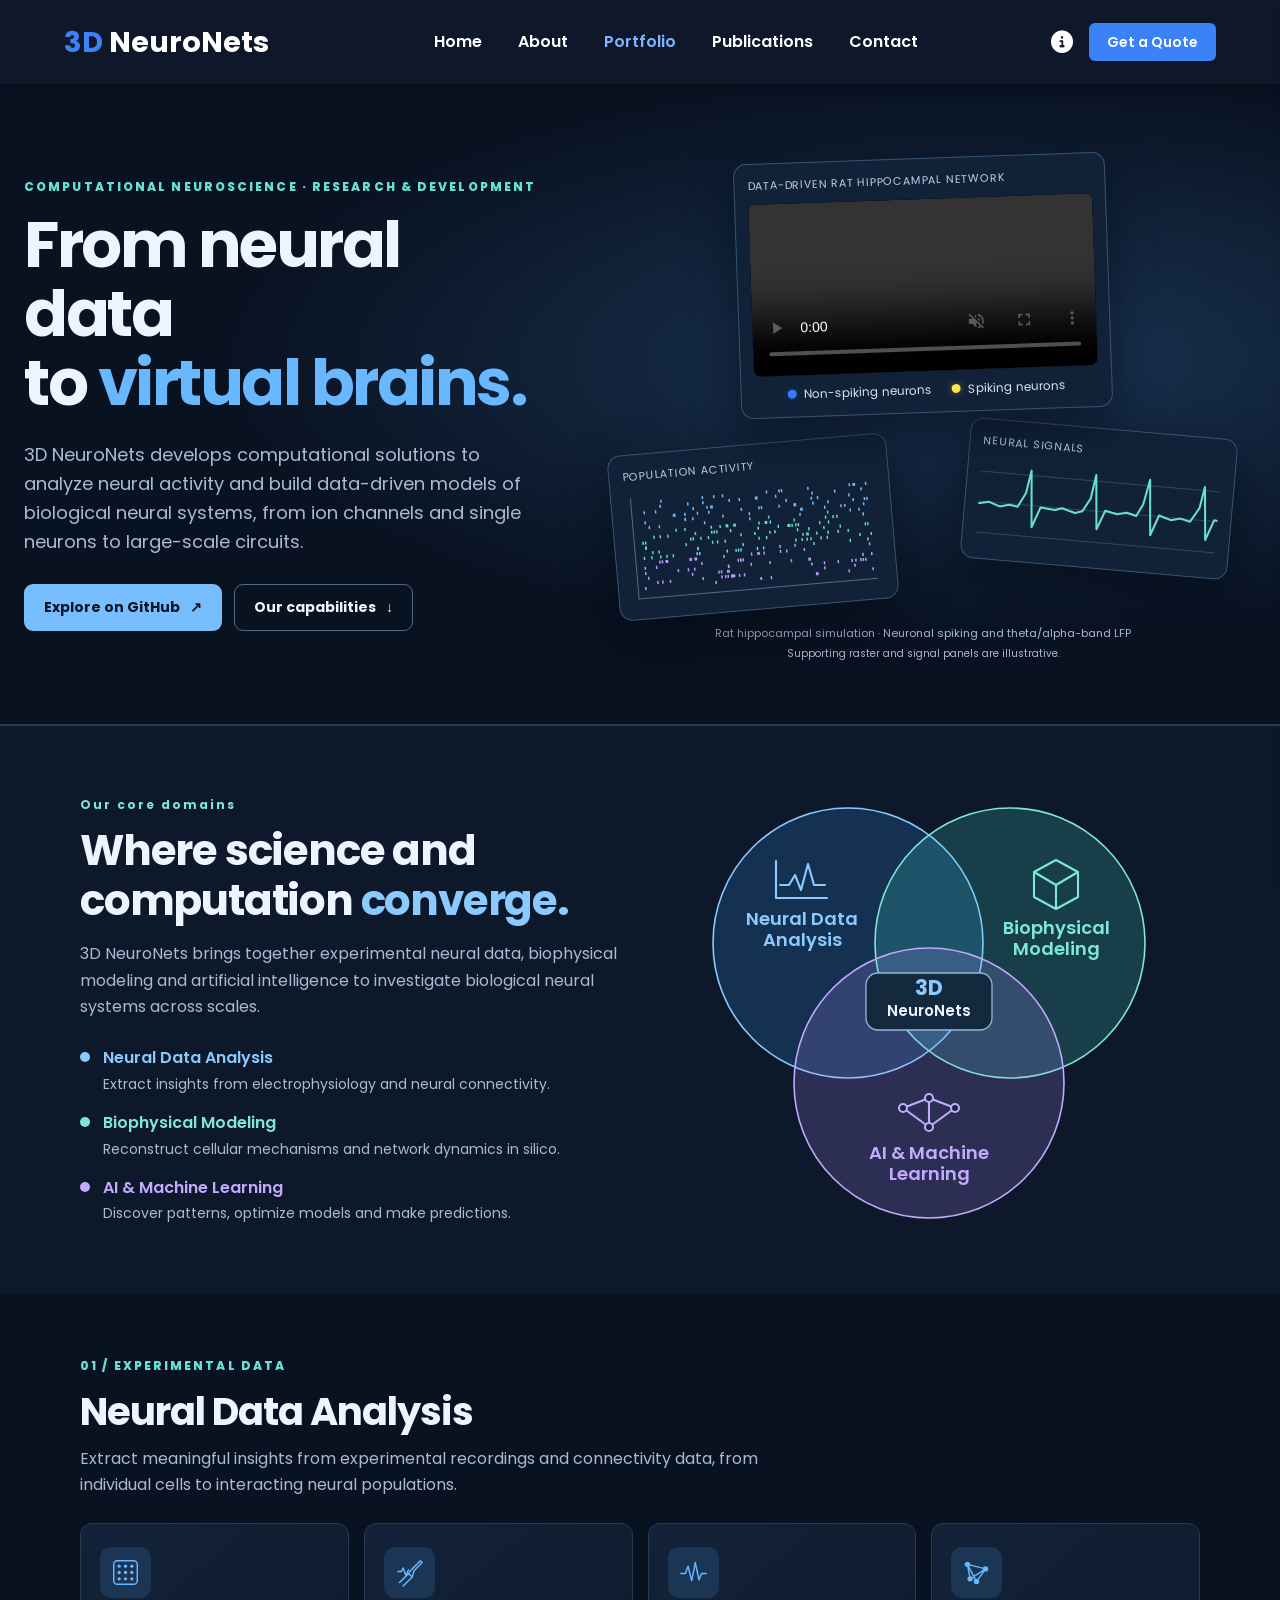
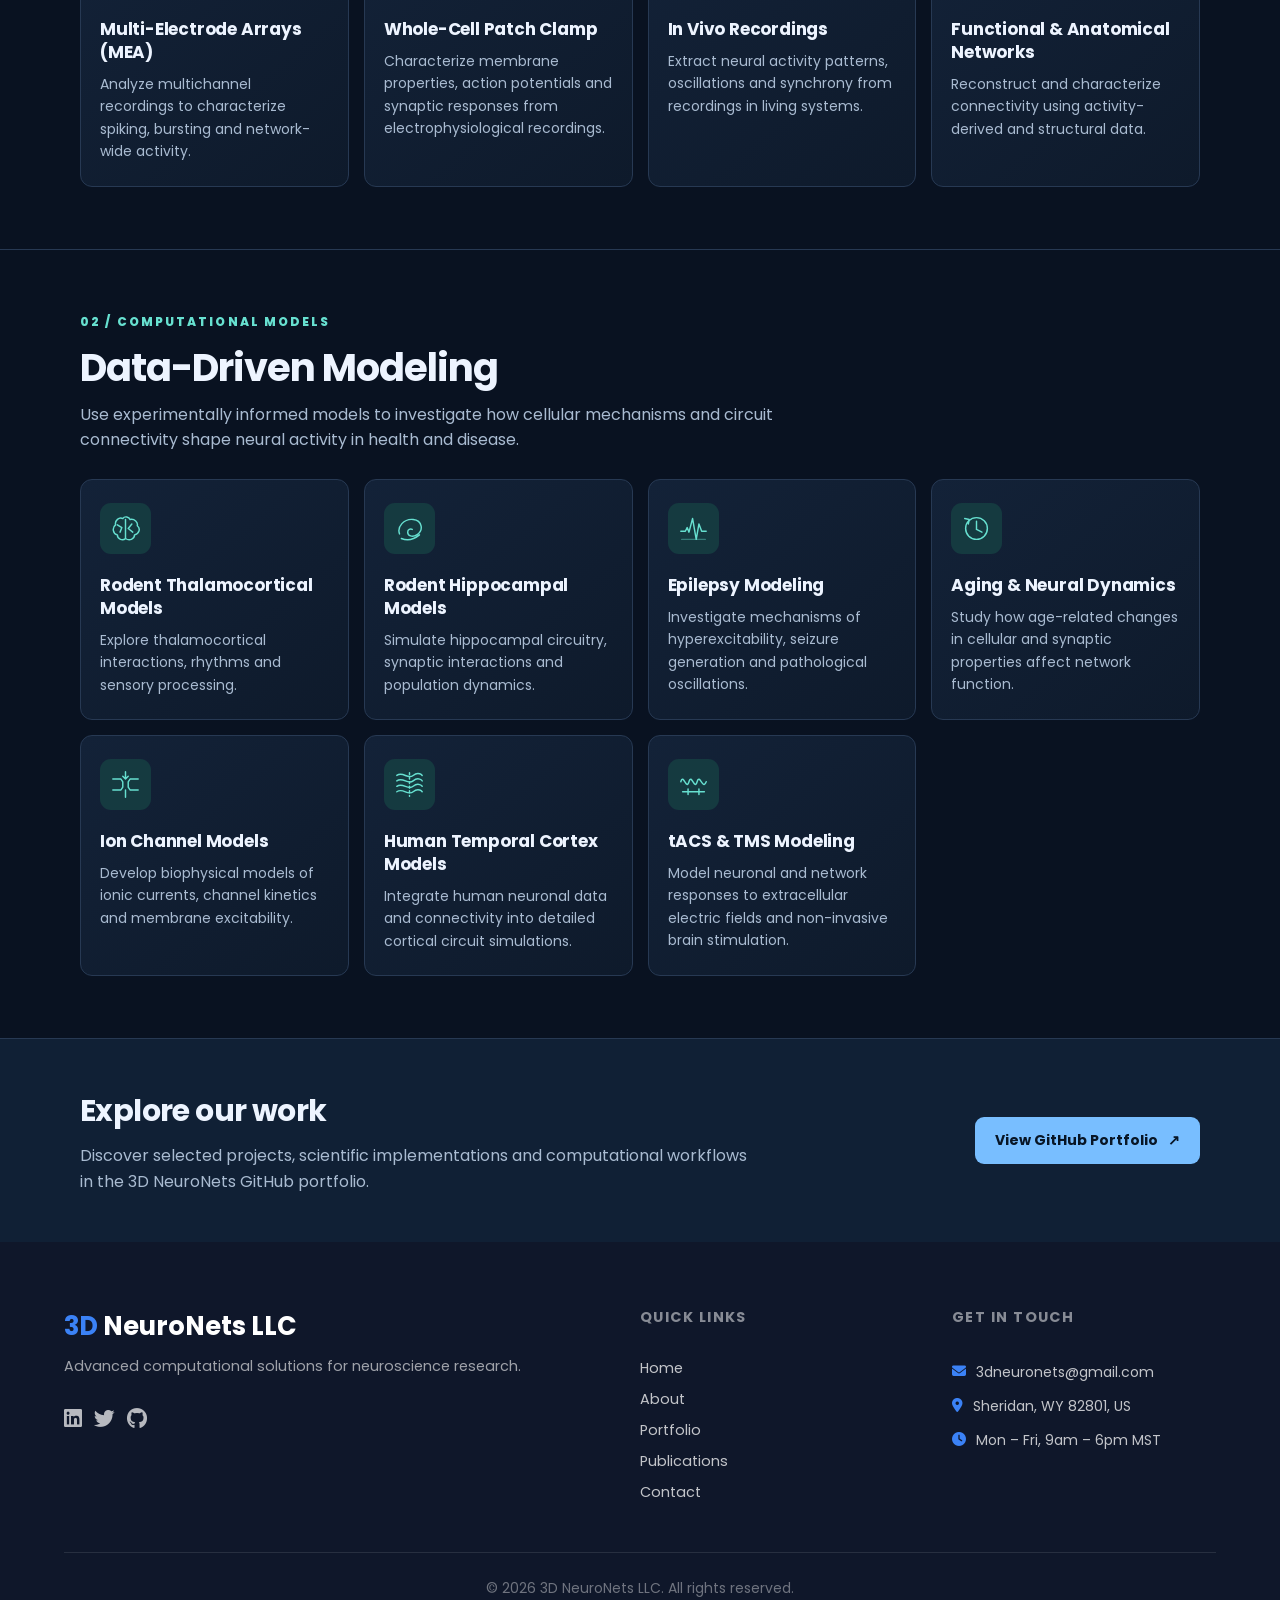
==== portfolio.html @ 07f65275 "Changes to the website design and content" ====
<!DOCTYPE html>
<html lang="en">
<head>
    <meta charset="UTF-8">
    <meta name="viewport" content="width=device-width, initial-scale=1.0">
    <meta name="description" content="Explore 3D NeuroNets' neural data analysis and data-driven computational modeling capabilities.">
    <title>Portfolio | 3D NeuroNets</title>
    <link rel="preconnect" href="https://fonts.googleapis.com">
    <link rel="preconnect" href="https://fonts.gstatic.com" crossorigin>
    <link href="https://fonts.googleapis.com/css2?family=Poppins:wght@300;400;600;700&display=swap" rel="stylesheet">
    <link rel="stylesheet" href="css/style.css">
    <link rel="stylesheet" href="https://cdnjs.cloudflare.com/ajax/libs/font-awesome/6.4.0/css/all.min.css">
    <link rel="stylesheet" href="css/portfolio.css">
    <link rel="stylesheet" href="css/domains.css">
    <link rel="stylesheet" href="css/navigation.css">
</head>
<body>
<header class="header">
    <a href="./index.html#home" class="logo"><span>3D</span> NeuroNets</a>

    <nav class="navbar">
        <a href="./index.html#home">Home</a>
        <a href="./about.html">About</a>
        <a href="./portfolio.html" aria-current="page">Portfolio</a>
        <a href="./publications.html">Publications</a>
        <a href="./index.html#contact">Contact</a>
    </nav>

    <div class="icons">
        <div id="menu-btn" class="fas fa-bars"></div>
        <div id="info-btn" class="fas fa-info-circle"></div>
        <a href="./index.html#contact" class="btn btn-sm">Get a Quote</a>
    </div>
</header>

<div class="contact-info">
    <div id="close-contact-info" class="fas fa-times"></div>

    <div class="info">
        <i class="fas fa-envelope"></i>
        <h3>Email Address</h3>
        <p>3dneuronets@gmail.com</p>
    </div>

    <div class="info">
        <i class="fas fa-map-marker-alt"></i>
        <h3>Office Address</h3>
        <p>1309 Coffeen Avenue, Ste 1200</p>
        <p>Sheridan, WY 82801, US</p>
    </div>

    <div class="info">
        <i class="fas fa-phone"></i>
        <h3>Phone Number</h3>
        <p>(307) 683-0983</p>
    </div>

    <div class="info">
        <i class="fas fa-clock"></i>
        <h3>Business Hours</h3>
        <p>Monday – Friday: 9am – 6pm MST</p>
        <p>Available globally via email</p>
    </div>

    <div class="share">
        <a href="https://github.com/3dneuronets/Portfolio" class="fab fa-github" title="GitHub" aria-label="GitHub"></a>
        <a href="https://www.linkedin.com/in/fernando-da-silva-borges/" class="fab fa-linkedin" title="LinkedIn" aria-label="LinkedIn"></a>
    </div>
</div>

<main id="portfolio-main"><section class="pf-hero"><div class="pf-wrap pf-hero-grid"><div><p class="pf-eyebrow">Computational neuroscience · Research &amp; development</p><h1>From neural data<br> to <em>virtual brains.</em></h1><p class="pf-intro">3D NeuroNets develops computational solutions to analyze neural activity and build data-driven models of biological neural systems, from ion channels and single neurons to large-scale circuits.</p><div class="pf-actions"><a class="pf-button" href="https://github.com/3dneuronets/Portfolio" target="_blank" rel="noopener noreferrer">Explore on GitHub <span aria-hidden="true">↗</span></a><a class="pf-button pf-secondary" href="#capabilities">Our capabilities <span aria-hidden="true">↓</span></a></div></div>
<figure class="pf-visual pf-hippocampus-visual" aria-labelledby="pf-hippocampus-title">
    <div class="pf-panel pf-network-panel">
        <small id="pf-hippocampus-title">Data-driven rat hippocampal network</small>
        <video class="pf-model-image" autoplay loop muted playsinline controls preload="metadata"
               aria-label="Rat hippocampal network simulation with spiking neurons and theta- and alpha-band local field potentials"
               aria-describedby="pf-hippocampus-caption">
            <source src="./images/hippocampus_simulation.mp4" type="video/mp4">
            Your browser does not support HTML video.
        </video>
        <div class="pf-spike-legend" aria-label="Neuron activity color legend">
            <span><i class="pf-spike-dot pf-nonspiking" aria-hidden="true"></i> Non-spiking neurons</span>
            <span><i class="pf-spike-dot pf-spiking" aria-hidden="true"></i> Spiking neurons</span>
        </div>
    </div>
    <div class="pf-panel pf-raster-panel"><small>Population activity</small><svg viewBox="0 0 200 90" aria-hidden="true"><path d="M5 4v80h190" fill="none" stroke="#526c88" stroke-width=".8"/><path d="M125 7v2.4" stroke="#78beff" stroke-width="1.15"/><path d="M182 7v2.4" stroke="#78beff" stroke-width="1.15"/><path d="M192 7v2.4" stroke="#78beff" stroke-width="1.15"/><path d="M113 7v2.4" stroke="#78beff" stroke-width="1.15"/><path d="M123 7v2.4" stroke="#78beff" stroke-width="1.15"/><path d="M29 7v2.4" stroke="#78beff" stroke-width="1.15"/><path d="M179 7v2.4" stroke="#78beff" stroke-width="1.15"/><path d="M78 7v2.4" stroke="#78beff" stroke-width="1.15"/><path d="M146 7v2.4" stroke="#78beff" stroke-width="1.15"/><path d="M62 7v2.4" stroke="#78beff" stroke-width="1.15"/><path d="M183 7v2.4" stroke="#78beff" stroke-width="1.15"/><path d="M71 7v2.4" stroke="#78beff" stroke-width="1.15"/><path d="M104 11v2.4" stroke="#78beff" stroke-width="1.15"/><path d="M188 11v2.4" stroke="#78beff" stroke-width="1.15"/><path d="M91 11v2.4" stroke="#78beff" stroke-width="1.15"/><path d="M167 11v2.4" stroke="#78beff" stroke-width="1.15"/><path d="M105 11v2.4" stroke="#78beff" stroke-width="1.15"/><path d="M83 11v2.4" stroke="#78beff" stroke-width="1.15"/><path d="M120 11v2.4" stroke="#78beff" stroke-width="1.15"/><path d="M28 11v2.4" stroke="#78beff" stroke-width="1.15"/><path d="M62 11v2.4" stroke="#78beff" stroke-width="1.15"/><path d="M149 11v2.4" stroke="#78beff" stroke-width="1.15"/><path d="M50 11v2.4" stroke="#78beff" stroke-width="1.15"/><path d="M15 15v2.4" stroke="#78beff" stroke-width="1.15"/><path d="M65 15v2.4" stroke="#78beff" stroke-width="1.15"/><path d="M54 15v2.4" stroke="#78beff" stroke-width="1.15"/><path d="M128 15v2.4" stroke="#78beff" stroke-width="1.15"/><path d="M178 15v2.4" stroke="#78beff" stroke-width="1.15"/><path d="M69 15v2.4" stroke="#78beff" stroke-width="1.15"/><path d="M24 15v2.4" stroke="#78beff" stroke-width="1.15"/><path d="M68 15v2.4" stroke="#78beff" stroke-width="1.15"/><path d="M148 15v2.4" stroke="#78beff" stroke-width="1.15"/><path d="M153 15v2.4" stroke="#78beff" stroke-width="1.15"/><path d="M47 19v2.4" stroke="#78beff" stroke-width="1.15"/><path d="M134 19v2.4" stroke="#78beff" stroke-width="1.15"/><path d="M92 19v2.4" stroke="#78beff" stroke-width="1.15"/><path d="M39 19v2.4" stroke="#78beff" stroke-width="1.15"/><path d="M66 19v2.4" stroke="#78beff" stroke-width="1.15"/><path d="M106 19v2.4" stroke="#78beff" stroke-width="1.15"/><path d="M181 19v2.4" stroke="#78beff" stroke-width="1.15"/><path d="M192 19v2.4" stroke="#78beff" stroke-width="1.15"/><path d="M38 19v2.4" stroke="#78beff" stroke-width="1.15"/><path d="M122 19v2.4" stroke="#78beff" stroke-width="1.15"/><path d="M161 19v2.4" stroke="#78beff" stroke-width="1.15"/><path d="M190 19v2.4" stroke="#78beff" stroke-width="1.15"/><path d="M57 19v2.4" stroke="#78beff" stroke-width="1.15"/><path d="M149 19v2.4" stroke="#78beff" stroke-width="1.15"/><path d="M135 19v2.4" stroke="#78beff" stroke-width="1.15"/><path d="M108 19v2.4" stroke="#78beff" stroke-width="1.15"/><path d="M77 23v2.4" stroke="#78beff" stroke-width="1.15"/><path d="M98 23v2.4" stroke="#78beff" stroke-width="1.15"/><path d="M15 23v2.4" stroke="#78beff" stroke-width="1.15"/><path d="M53 23v2.4" stroke="#78beff" stroke-width="1.15"/><path d="M158 23v2.4" stroke="#78beff" stroke-width="1.15"/><path d="M189 23v2.4" stroke="#78beff" stroke-width="1.15"/><path d="M47 23v2.4" stroke="#78beff" stroke-width="1.15"/><path d="M171 23v2.4" stroke="#78beff" stroke-width="1.15"/><path d="M47 23v2.4" stroke="#78beff" stroke-width="1.15"/><path d="M139 23v2.4" stroke="#78beff" stroke-width="1.15"/><path d="M140 23v2.4" stroke="#78beff" stroke-width="1.15"/><path d="M174 23v2.4" stroke="#78beff" stroke-width="1.15"/><path d="M113 27v2.4" stroke="#78beff" stroke-width="1.15"/><path d="M26 27v2.4" stroke="#78beff" stroke-width="1.15"/><path d="M18 27v2.4" stroke="#78beff" stroke-width="1.15"/><path d="M138 27v2.4" stroke="#78beff" stroke-width="1.15"/><path d="M178 27v2.4" stroke="#78beff" stroke-width="1.15"/><path d="M160 27v2.4" stroke="#78beff" stroke-width="1.15"/><path d="M185 27v2.4" stroke="#78beff" stroke-width="1.15"/><path d="M98 27v2.4" stroke="#78beff" stroke-width="1.15"/><path d="M62 27v2.4" stroke="#78beff" stroke-width="1.15"/><path d="M110 31v2.4" stroke="#67e0d0" stroke-width="1.15"/><path d="M86 31v2.4" stroke="#67e0d0" stroke-width="1.15"/><path d="M80 31v2.4" stroke="#67e0d0" stroke-width="1.15"/><path d="M46 31v2.4" stroke="#67e0d0" stroke-width="1.15"/><path d="M74 31v2.4" stroke="#67e0d0" stroke-width="1.15"/><path d="M105 31v2.4" stroke="#67e0d0" stroke-width="1.15"/><path d="M164 31v2.4" stroke="#67e0d0" stroke-width="1.15"/><path d="M67 31v2.4" stroke="#67e0d0" stroke-width="1.15"/><path d="M39 31v2.4" stroke="#67e0d0" stroke-width="1.15"/><path d="M188 31v2.4" stroke="#67e0d0" stroke-width="1.15"/><path d="M79 31v2.4" stroke="#67e0d0" stroke-width="1.15"/><path d="M167 31v2.4" stroke="#67e0d0" stroke-width="1.15"/><path d="M158 31v2.4" stroke="#67e0d0" stroke-width="1.15"/><path d="M114 31v2.4" stroke="#67e0d0" stroke-width="1.15"/><path d="M85 31v2.4" stroke="#67e0d0" stroke-width="1.15"/><path d="M111 31v2.4" stroke="#67e0d0" stroke-width="1.15"/><path d="M133 31v2.4" stroke="#67e0d0" stroke-width="1.15"/><path d="M69 35v2.4" stroke="#67e0d0" stroke-width="1.15"/><path d="M32 35v2.4" stroke="#67e0d0" stroke-width="1.15"/><path d="M136 35v2.4" stroke="#67e0d0" stroke-width="1.15"/><path d="M128 35v2.4" stroke="#67e0d0" stroke-width="1.15"/><path d="M160 35v2.4" stroke="#67e0d0" stroke-width="1.15"/><path d="M120 35v2.4" stroke="#67e0d0" stroke-width="1.15"/><path d="M67 35v2.4" stroke="#67e0d0" stroke-width="1.15"/><path d="M131 35v2.4" stroke="#67e0d0" stroke-width="1.15"/><path d="M54 35v2.4" stroke="#67e0d0" stroke-width="1.15"/><path d="M129 35v2.4" stroke="#67e0d0" stroke-width="1.15"/><path d="M82 35v2.4" stroke="#67e0d0" stroke-width="1.15"/><path d="M26 35v2.4" stroke="#67e0d0" stroke-width="1.15"/><path d="M71 35v2.4" stroke="#67e0d0" stroke-width="1.15"/><path d="M134 35v2.4" stroke="#67e0d0" stroke-width="1.15"/><path d="M128 35v2.4" stroke="#67e0d0" stroke-width="1.15"/><path d="M153 35v2.4" stroke="#67e0d0" stroke-width="1.15"/><path d="M104 35v2.4" stroke="#67e0d0" stroke-width="1.15"/><path d="M21 35v2.4" stroke="#67e0d0" stroke-width="1.15"/><path d="M191 39v2.4" stroke="#67e0d0" stroke-width="1.15"/><path d="M189 39v2.4" stroke="#67e0d0" stroke-width="1.15"/><path d="M144 39v2.4" stroke="#67e0d0" stroke-width="1.15"/><path d="M14 39v2.4" stroke="#67e0d0" stroke-width="1.15"/><path d="M169 39v2.4" stroke="#67e0d0" stroke-width="1.15"/><path d="M58 39v2.4" stroke="#67e0d0" stroke-width="1.15"/><path d="M113 39v2.4" stroke="#67e0d0" stroke-width="1.15"/><path d="M135 39v2.4" stroke="#67e0d0" stroke-width="1.15"/><path d="M90 39v2.4" stroke="#67e0d0" stroke-width="1.15"/><path d="M101 39v2.4" stroke="#67e0d0" stroke-width="1.15"/><path d="M156 39v2.4" stroke="#67e0d0" stroke-width="1.15"/><path d="M52 39v2.4" stroke="#67e0d0" stroke-width="1.15"/><path d="M117 39v2.4" stroke="#67e0d0" stroke-width="1.15"/><path d="M12 39v2.4" stroke="#67e0d0" stroke-width="1.15"/><path d="M64 39v2.4" stroke="#67e0d0" stroke-width="1.15"/><path d="M50 39v2.4" stroke="#67e0d0" stroke-width="1.15"/><path d="M139 43v2.4" stroke="#67e0d0" stroke-width="1.15"/><path d="M110 43v2.4" stroke="#67e0d0" stroke-width="1.15"/><path d="M46 43v2.4" stroke="#67e0d0" stroke-width="1.15"/><path d="M14 43v2.4" stroke="#67e0d0" stroke-width="1.15"/><path d="M175 43v2.4" stroke="#67e0d0" stroke-width="1.15"/><path d="M159 43v2.4" stroke="#67e0d0" stroke-width="1.15"/><path d="M143 43v2.4" stroke="#67e0d0" stroke-width="1.15"/><path d="M104 43v2.4" stroke="#67e0d0" stroke-width="1.15"/><path d="M14 43v2.4" stroke="#67e0d0" stroke-width="1.15"/><path d="M67 43v2.4" stroke="#67e0d0" stroke-width="1.15"/><path d="M77 43v2.4" stroke="#67e0d0" stroke-width="1.15"/><path d="M167 43v2.4" stroke="#67e0d0" stroke-width="1.15"/><path d="M14 43v2.4" stroke="#67e0d0" stroke-width="1.15"/><path d="M150 43v2.4" stroke="#67e0d0" stroke-width="1.15"/><path d="M142 43v2.4" stroke="#67e0d0" stroke-width="1.15"/><path d="M71 43v2.4" stroke="#67e0d0" stroke-width="1.15"/><path d="M193 47v2.4" stroke="#67e0d0" stroke-width="1.15"/><path d="M55 47v2.4" stroke="#67e0d0" stroke-width="1.15"/><path d="M19 47v2.4" stroke="#67e0d0" stroke-width="1.15"/><path d="M142 47v2.4" stroke="#67e0d0" stroke-width="1.15"/><path d="M91 47v2.4" stroke="#67e0d0" stroke-width="1.15"/><path d="M158 47v2.4" stroke="#67e0d0" stroke-width="1.15"/><path d="M138 47v2.4" stroke="#67e0d0" stroke-width="1.15"/><path d="M184 47v2.4" stroke="#67e0d0" stroke-width="1.15"/><path d="M55 47v2.4" stroke="#67e0d0" stroke-width="1.15"/><path d="M133 47v2.4" stroke="#67e0d0" stroke-width="1.15"/><path d="M24 47v2.4" stroke="#67e0d0" stroke-width="1.15"/><path d="M153 47v2.4" stroke="#67e0d0" stroke-width="1.15"/><path d="M145 47v2.4" stroke="#67e0d0" stroke-width="1.15"/><path d="M18 51v2.4" stroke="#67e0d0" stroke-width="1.15"/><path d="M56 51v2.4" stroke="#67e0d0" stroke-width="1.15"/><path d="M102 51v2.4" stroke="#67e0d0" stroke-width="1.15"/><path d="M54 51v2.4" stroke="#67e0d0" stroke-width="1.15"/><path d="M78 51v2.4" stroke="#67e0d0" stroke-width="1.15"/><path d="M132 51v2.4" stroke="#67e0d0" stroke-width="1.15"/><path d="M30 51v2.4" stroke="#67e0d0" stroke-width="1.15"/><path d="M176 51v2.4" stroke="#67e0d0" stroke-width="1.15"/><path d="M120 51v2.4" stroke="#67e0d0" stroke-width="1.15"/><path d="M12 51v2.4" stroke="#67e0d0" stroke-width="1.15"/><path d="M190 51v2.4" stroke="#67e0d0" stroke-width="1.15"/><path d="M87 51v2.4" stroke="#67e0d0" stroke-width="1.15"/><path d="M35 51v2.4" stroke="#67e0d0" stroke-width="1.15"/><path d="M85 51v2.4" stroke="#67e0d0" stroke-width="1.15"/><path d="M107 51v2.4" stroke="#67e0d0" stroke-width="1.15"/><path d="M25 51v2.4" stroke="#67e0d0" stroke-width="1.15"/><path d="M147 51v2.4" stroke="#67e0d0" stroke-width="1.15"/><path d="M89 51v2.4" stroke="#67e0d0" stroke-width="1.15"/><path d="M120 55v2.4" stroke="#c09dff" stroke-width="1.15"/><path d="M191 55v2.4" stroke="#c09dff" stroke-width="1.15"/><path d="M103 55v2.4" stroke="#c09dff" stroke-width="1.15"/><path d="M139 55v2.4" stroke="#c09dff" stroke-width="1.15"/><path d="M53 55v2.4" stroke="#c09dff" stroke-width="1.15"/><path d="M29 55v2.4" stroke="#c09dff" stroke-width="1.15"/><path d="M26 55v2.4" stroke="#c09dff" stroke-width="1.15"/><path d="M102 55v2.4" stroke="#c09dff" stroke-width="1.15"/><path d="M107 55v2.4" stroke="#c09dff" stroke-width="1.15"/><path d="M97 55v2.4" stroke="#c09dff" stroke-width="1.15"/><path d="M49 55v2.4" stroke="#c09dff" stroke-width="1.15"/><path d="M125 55v2.4" stroke="#c09dff" stroke-width="1.15"/><path d="M52 55v2.4" stroke="#c09dff" stroke-width="1.15"/><path d="M75 55v2.4" stroke="#c09dff" stroke-width="1.15"/><path d="M48 55v2.4" stroke="#c09dff" stroke-width="1.15"/><path d="M30 55v2.4" stroke="#c09dff" stroke-width="1.15"/><path d="M24 55v2.4" stroke="#c09dff" stroke-width="1.15"/><path d="M88 59v2.4" stroke="#c09dff" stroke-width="1.15"/><path d="M86 59v2.4" stroke="#c09dff" stroke-width="1.15"/><path d="M88 59v2.4" stroke="#c09dff" stroke-width="1.15"/><path d="M90 59v2.4" stroke="#c09dff" stroke-width="1.15"/><path d="M12 59v2.4" stroke="#c09dff" stroke-width="1.15"/><path d="M57 59v2.4" stroke="#c09dff" stroke-width="1.15"/><path d="M21 59v2.4" stroke="#c09dff" stroke-width="1.15"/><path d="M185 63v2.4" stroke="#c09dff" stroke-width="1.15"/><path d="M38 63v2.4" stroke="#c09dff" stroke-width="1.15"/><path d="M12 63v2.4" stroke="#c09dff" stroke-width="1.15"/><path d="M46 63v2.4" stroke="#c09dff" stroke-width="1.15"/><path d="M192 63v2.4" stroke="#c09dff" stroke-width="1.15"/><path d="M78 63v2.4" stroke="#c09dff" stroke-width="1.15"/><path d="M142 63v2.4" stroke="#c09dff" stroke-width="1.15"/><path d="M78 63v2.4" stroke="#c09dff" stroke-width="1.15"/><path d="M96 63v2.4" stroke="#c09dff" stroke-width="1.15"/><path d="M51 63v2.4" stroke="#c09dff" stroke-width="1.15"/><path d="M128 63v2.4" stroke="#c09dff" stroke-width="1.15"/><path d="M143 63v2.4" stroke="#c09dff" stroke-width="1.15"/><path d="M111 63v2.4" stroke="#c09dff" stroke-width="1.15"/><path d="M176 67v2.4" stroke="#c09dff" stroke-width="1.15"/><path d="M72 67v2.4" stroke="#c09dff" stroke-width="1.15"/><path d="M179 67v2.4" stroke="#c09dff" stroke-width="1.15"/><path d="M183 67v2.4" stroke="#c09dff" stroke-width="1.15"/><path d="M165 67v2.4" stroke="#c09dff" stroke-width="1.15"/><path d="M144 67v2.4" stroke="#c09dff" stroke-width="1.15"/><path d="M187 67v2.4" stroke="#c09dff" stroke-width="1.15"/><path d="M77 67v2.4" stroke="#c09dff" stroke-width="1.15"/><path d="M154 67v2.4" stroke="#c09dff" stroke-width="1.15"/><path d="M185 67v2.4" stroke="#c09dff" stroke-width="1.15"/><path d="M49 67v2.4" stroke="#c09dff" stroke-width="1.15"/><path d="M70 67v2.4" stroke="#c09dff" stroke-width="1.15"/><path d="M14 67v2.4" stroke="#c09dff" stroke-width="1.15"/><path d="M78 67v2.4" stroke="#c09dff" stroke-width="1.15"/><path d="M21 71v2.4" stroke="#c09dff" stroke-width="1.15"/><path d="M57 71v2.4" stroke="#c09dff" stroke-width="1.15"/><path d="M178 71v2.4" stroke="#c09dff" stroke-width="1.15"/><path d="M90 71v2.4" stroke="#c09dff" stroke-width="1.15"/><path d="M80 71v2.4" stroke="#c09dff" stroke-width="1.15"/><path d="M80 71v2.4" stroke="#c09dff" stroke-width="1.15"/><path d="M72 71v2.4" stroke="#c09dff" stroke-width="1.15"/><path d="M82 71v2.4" stroke="#c09dff" stroke-width="1.15"/><path d="M77 71v2.4" stroke="#c09dff" stroke-width="1.15"/><path d="M81 71v2.4" stroke="#c09dff" stroke-width="1.15"/><path d="M31 71v2.4" stroke="#c09dff" stroke-width="1.15"/><path d="M25 71v2.4" stroke="#c09dff" stroke-width="1.15"/><path d="M75 71v2.4" stroke="#c09dff" stroke-width="1.15"/><path d="M154 71v2.4" stroke="#c09dff" stroke-width="1.15"/><path d="M86 71v2.4" stroke="#c09dff" stroke-width="1.15"/><path d="M111 75v2.4" stroke="#c09dff" stroke-width="1.15"/><path d="M147 75v2.4" stroke="#c09dff" stroke-width="1.15"/><path d="M148 75v2.4" stroke="#c09dff" stroke-width="1.15"/><path d="M192 75v2.4" stroke="#c09dff" stroke-width="1.15"/><path d="M11 75v2.4" stroke="#c09dff" stroke-width="1.15"/><path d="M103 75v2.4" stroke="#c09dff" stroke-width="1.15"/><path d="M173 75v2.4" stroke="#c09dff" stroke-width="1.15"/><path d="M67 75v2.4" stroke="#c09dff" stroke-width="1.15"/><path d="M103 75v2.4" stroke="#c09dff" stroke-width="1.15"/></svg></div>
    <div class="pf-panel pf-signal-panel"><small>Neural signals</small><svg viewBox="0 0 200 74" fill="none" aria-hidden="true"><path d="M0 37H200M0 12H200M0 63H200" stroke="#385473" stroke-width=".6"/><path d="M0 39l9-2 9 3 8-2 7 1 6-12 3-19 4 47 6-17 12 1 6-2 11 3 6-2 6-11 3-20 4 45 6-16 10 2 8-2 8 2 5-10 4-21 4 46 6-17 10 3 8-2 8 2 7-12 3-18 4 44 6-17 12 1" stroke="#67e0d0" stroke-width="1.7" stroke-linejoin="round"/></svg></div>
    <figcaption class="pf-visual-note" id="pf-hippocampus-caption">
        <span>Rat hippocampal simulation · Neuronal spiking and theta/alpha-band LFP</span>
        <span class="pf-chart-disclaimer">Supporting raster and signal panels are illustrative.</span>
    </figcaption>
</figure></div></section>
<section id="core-domains" class="nn-domains nn-dark" aria-labelledby="nn-domains-title">
    <div class="nn-domains-inner">
        <div class="nn-domains-copy">
            <p class="nn-domains-kicker">Our core domains</p>
            <h2 id="nn-domains-title">Where science and computation <span>converge.</span></h2>
            <p class="nn-domains-intro">3D NeuroNets brings together experimental neural data, biophysical modeling and artificial intelligence to investigate biological neural systems across scales.</p>
            <div class="nn-domains-key">
                <div class="nn-domain-item nn-data"><span class="nn-domain-dot" aria-hidden="true"></span><div><h3>Neural Data Analysis</h3><p>Extract insights from electrophysiology and neural connectivity.</p></div></div>
                <div class="nn-domain-item nn-model"><span class="nn-domain-dot" aria-hidden="true"></span><div><h3>Biophysical Modeling</h3><p>Reconstruct cellular mechanisms and network dynamics in silico.</p></div></div>
                <div class="nn-domain-item nn-ai"><span class="nn-domain-dot" aria-hidden="true"></span><div><h3>AI &amp; Machine Learning</h3><p>Discover patterns, optimize models and make predictions.</p></div></div>
            </div>
            
        </div>
        <div class="nn-domains-visual">
            <svg class="nn-venn" viewBox="0 0 510 440" role="img" aria-labelledby="nn-venn-title nn-venn-desc" xmlns="http://www.w3.org/2000/svg">
                <title id="nn-venn-title">3D NeuroNets core domains</title>
                <desc id="nn-venn-desc">Three overlapping circles represent neural data analysis, biophysical modeling and AI and machine learning. 3D NeuroNets is at their intersection.</desc>
                <g class="nn-venn-circles">
                    <circle class="nn-circle nn-circle-data" cx="174" cy="153" r="135"/>
                    <circle class="nn-circle nn-circle-model" cx="336" cy="153" r="135"/>
                    <circle class="nn-circle nn-circle-ai" cx="255" cy="293" r="135"/>
                </g>
                <g class="nn-venn-label nn-label-data" text-anchor="middle">
                    <g class="nn-venn-icon" transform="translate(102 71)"><path d="M0 0v37h51M4 24h9l6-10 6 15 7-26 6 21h11"/></g>
                    <text x="128" y="135">Neural Data</text><text x="128" y="156">Analysis</text>
                </g>
                <g class="nn-venn-label nn-label-model" text-anchor="middle">
                    <g class="nn-venn-icon" transform="translate(359 70)"><path d="M23 0 45 12v25L23 49 1 37V12ZM1 12l22 13 22-13M23 25v24"/></g>
                    <text x="382" y="144">Biophysical</text><text x="382" y="165">Modeling</text>
                </g>
                <g class="nn-venn-label nn-label-ai" text-anchor="middle">
                    <g class="nn-venn-icon" transform="translate(229 308)"><path d="M0 10 26 0l26 10-26 19L0 10M26 0v29"/><circle cx="0" cy="10" r="4"/><circle cx="26" cy="0" r="4"/><circle cx="52" cy="10" r="4"/><circle cx="26" cy="29" r="4"/></g>
                    <text x="255" y="369">AI &amp; Machine</text><text x="255" y="390">Learning</text>
                </g>
                <g class="nn-venn-brand" text-anchor="middle">
                    <rect x="192" y="183" width="126" height="57" rx="12"/>
                    <text x="255" y="205" class="nn-venn-3d">3D</text>
                    <text x="255" y="226" class="nn-venn-name">NeuroNets</text>
                </g>
            </svg>
        </div>
    </div>
</section>
<section class="pf-section" id="capabilities"><div class="pf-wrap"><div class="pf-section-head"><p class="pf-eyebrow">01 / Experimental data</p><h2>Neural Data Analysis</h2><p>Extract meaningful insights from experimental recordings and connectivity data, from individual cells to interacting neural populations.</p></div><div class="pf-grid"><article class="pf-cap"><span class="pf-cap-icon" aria-hidden="true"><svg viewBox="0 0 32 32" fill="none" stroke="currentColor" stroke-width="1.6" stroke-linecap="round" stroke-linejoin="round"><rect x="3" y="3" width="26" height="26" rx="4"/><g fill="currentColor" stroke="none"><circle cx="9" cy="9" r="1.8"/><circle cx="9" cy="16" r="1.8"/><circle cx="9" cy="23" r="1.8"/><circle cx="16" cy="9" r="1.8"/><circle cx="16" cy="16" r="1.8"/><circle cx="16" cy="23" r="1.8"/><circle cx="23" cy="9" r="1.8"/><circle cx="23" cy="16" r="1.8"/><circle cx="23" cy="23" r="1.8"/></g></svg></span><h3>Multi-Electrode Arrays (MEA)</h3><p>Analyze multichannel recordings to characterize spiking, bursting and network-wide activity.</p></article>
<article class="pf-cap"><span class="pf-cap-icon" aria-hidden="true"><svg viewBox="0 0 32 32" fill="none" stroke="currentColor" stroke-width="1.6" stroke-linecap="round" stroke-linejoin="round"><path d="M5 27l10-10 4 4L9 31M15 17l4-5 9-9 2 2-9 9-2 7M3 15h4l2-4 3 8 3-6"/></svg></span><h3>Whole-Cell Patch Clamp</h3><p>Characterize membrane properties, action potentials and synaptic responses from electrophysiological recordings.</p></article>
<article class="pf-cap"><span class="pf-cap-icon" aria-hidden="true"><svg viewBox="0 0 32 32" fill="none" stroke="currentColor" stroke-width="1.6" stroke-linecap="round" stroke-linejoin="round"><path d="M2 17h5l3-8 4 16 4-20 4 19 3-7h5"/></svg></span><h3>In Vivo Recordings</h3><p>Extract neural activity patterns, oscillations and synchrony from recordings in living systems.</p></article>
<article class="pf-cap"><span class="pf-cap-icon" aria-hidden="true"><svg viewBox="0 0 32 32" fill="none" stroke="currentColor" stroke-width="1.6" stroke-linecap="round" stroke-linejoin="round"><path d="M6 7l20 5-10 14L6 7l3 16 17-11"/><g fill="currentColor" stroke="none"><circle cx="6" cy="7" r="3"/><circle cx="26" cy="12" r="3"/><circle cx="16" cy="26" r="3"/><circle cx="9" cy="23" r="3"/></g></svg></span><h3>Functional &amp; Anatomical Networks</h3><p>Reconstruct and characterize connectivity using activity-derived and structural data.</p></article></div></div></section>
<section class="pf-section pf-models"><div class="pf-wrap"><div class="pf-section-head"><p class="pf-eyebrow">02 / Computational models</p><h2>Data-Driven Modeling</h2><p>Use experimentally informed models to investigate how cellular mechanisms and circuit connectivity shape neural activity in health and disease.</p></div><div class="pf-grid"><article class="pf-cap"><span class="pf-cap-icon" aria-hidden="true"><svg viewBox="0 0 32 32" fill="none" stroke="currentColor" stroke-width="1.6" stroke-linecap="round" stroke-linejoin="round"><path d="M16 27c-3 3-9 1-9-4-5-1-6-8-2-11-1-5 4-9 8-7 2-3 7-2 8 1 5-1 9 3 8 7 4 3 2 9-3 10 0 5-6 7-10 4V6M7 12l5 3-2 5m13-9-4 5 5 4"/></svg></span><h3>Rodent Thalamocortical Models</h3><p>Explore thalamocortical interactions, rhythms and sensory processing.</p></article>
<article class="pf-cap"><span class="pf-cap-icon" aria-hidden="true"><svg viewBox="0 0 32 32" fill="none" stroke="currentColor" stroke-width="1.6" stroke-linecap="round" stroke-linejoin="round"><path d="M5 22c-3-8 5-17 15-16 10 1 12 12 4 17-5 3-10 1-10-3 0-3 3-4 5-3M7 27c7 3 14 1 20-4"/></svg></span><h3>Rodent Hippocampal Models</h3><p>Simulate hippocampal circuitry, synaptic interactions and population dynamics.</p></article>
<article class="pf-cap"><span class="pf-cap-icon" aria-hidden="true"><svg viewBox="0 0 32 32" fill="none" stroke="currentColor" stroke-width="1.6" stroke-linecap="round" stroke-linejoin="round"><path d="M2 19h5l2-4 2 5 4-15 4 23 3-17 3 8h5"/><path d="M3 28h26" stroke-opacity=".4"/></svg></span><h3>Epilepsy Modeling</h3><p>Investigate mechanisms of hyperexcitability, seizure generation and pathological oscillations.</p></article>
<article class="pf-cap"><span class="pf-cap-icon" aria-hidden="true"><svg viewBox="0 0 32 32" fill="none" stroke="currentColor" stroke-width="1.6" stroke-linecap="round" stroke-linejoin="round"><circle cx="16" cy="16" r="12"/><path d="M16 8v9l6 3M3 5l5 1-1 5"/></svg></span><h3>Aging &amp; Neural Dynamics</h3><p>Study how age-related changes in cellular and synaptic properties affect network function.</p></article>
<article class="pf-cap"><span class="pf-cap-icon" aria-hidden="true"><svg viewBox="0 0 32 32" fill="none" stroke="currentColor" stroke-width="1.6" stroke-linecap="round" stroke-linejoin="round"><path d="M2 10h9l2 3v6l-2 3H2m28-12h-9l-2 3v6l2 3h9M16 2v8m-3-3 3 3 3-3m-3 15v8"/></svg></span><h3>Ion Channel Models</h3><p>Develop biophysical models of ionic currents, channel kinetics and membrane excitability.</p></article>
<article class="pf-cap"><span class="pf-cap-icon" aria-hidden="true"><svg viewBox="0 0 32 32" fill="none" stroke="currentColor" stroke-width="1.6" stroke-linecap="round" stroke-linejoin="round"><path d="M2 6c7-5 12 5 18 0s10 0 10 0M2 12c7-5 12 5 18 0s10 0 10 0M2 18c7-5 12 5 18 0s10 0 10 0M2 24c7-5 12 5 18 0s10 0 10 0"/><path d="M16 3v26" stroke-dasharray="2 3"/></svg></span><h3>Human Temporal Cortex Models</h3><p>Integrate human neuronal data and connectivity into detailed cortical circuit simulations.</p></article>
<article class="pf-cap"><span class="pf-cap-icon" aria-hidden="true"><svg viewBox="0 0 32 32" fill="none" stroke="currentColor" stroke-width="1.6" stroke-linecap="round" stroke-linejoin="round"><path d="M2 13c3-10 6 10 9 0s6 10 9 0 6 10 10 0M4 24h24M10 21v6m12-6v6"/></svg></span><h3>tACS &amp; TMS Modeling</h3><p>Model neuronal and network responses to extracellular electric fields and non-invasive brain stimulation.</p></article></div></div></section>
<section class="pf-cta"><div class="pf-wrap pf-cta-inner"><div><h2>Explore our work</h2><p>Discover selected projects, scientific implementations and computational workflows in the 3D NeuroNets GitHub portfolio.</p></div><a class="pf-button" href="https://github.com/3dneuronets/Portfolio" target="_blank" rel="noopener noreferrer">View GitHub Portfolio <span aria-hidden="true">↗</span></a></div></section></main>

<footer>
    <div class="footer-inner">
        <div class="footer-brand">
            <p class="footer-logo"><span>3D</span> NeuroNets LLC</p>
            <p class="footer-tagline">Advanced computational solutions for neuroscience research.</p>
            <div class="social-links">
                <a href="https://www.linkedin.com/in/fernando-da-silva-borges/" aria-label="LinkedIn"><i class="fa-brands fa-linkedin"></i></a>
                <a href="https://www.twitter.com/3dneuronets" aria-label="Twitter"><i class="fa-brands fa-twitter"></i></a>
                <a href="https://github.com/3dneuronets/Portfolio" aria-label="GitHub"><i class="fa-brands fa-github"></i></a>
            </div>
        </div>
        <div class="footer-links">
            <h4>Quick Links</h4>
            <a href="./index.html#home">Home</a>
            <a href="./about.html">About</a>
            <a href="./portfolio.html">Portfolio</a>
            <a href="./publications.html">Publications</a>
            <a href="./index.html#contact">Contact</a>
        </div>
        <div class="footer-contact">
            <h4>Get In Touch</h4>
            <p><i class="fas fa-envelope"></i> 3dneuronets@gmail.com</p>
            <p><i class="fas fa-map-marker-alt"></i> Sheridan, WY 82801, US</p>
            <p><i class="fas fa-clock"></i> Mon – Fri, 9am – 6pm MST</p>
        </div>
    </div>
    <div class="footer-bottom">
        <p>&copy; 2026 3D NeuroNets LLC. All rights reserved.</p>
    </div>
</footer>

<button id="scroll-top" class="scroll-top" aria-label="Scroll to top">
    <i class="fas fa-chevron-up"></i>
</button>

<script src="js/script.js"></script>
<script>
(function () {
    const header = document.querySelector('header.header');
    const main = document.getElementById('portfolio-main');
    function alignPortfolioHeader() {
        const fixed = getComputedStyle(header).position === 'fixed';
        const headerBottom = header.getBoundingClientRect().bottom;
        const mainTop = main.getBoundingClientRect().top + window.scrollY;
        main.style.paddingTop = fixed ? Math.max(0, headerBottom - mainTop) + 'px' : '0px';
    }
    alignPortfolioHeader();
    window.addEventListener('load', alignPortfolioHeader);
    window.addEventListener('resize', alignPortfolioHeader);
    if ('ResizeObserver' in window) new ResizeObserver(alignPortfolioHeader).observe(header);
})();
</script>
</body>
</html>
---- css/style.css ----
/* Variables */
:root {
    --primary-color: #0f172a;
    --secondary-color: #3b82f6;
    --text-color: #333;
    --bg-light: #f8fafc;
    --white: #ffffff;
}

/* Base Styles */
* {
    margin: 0;
    padding: 0;
    box-sizing: border-box;
    font-family: 'Poppins', sans-serif;
}

html {
    scroll-behavior: smooth;
    scroll-padding-top: 80px;
}

body { color: var(--text-color); line-height: 1.6; }

a { text-decoration: none; color: var(--white); }

ul { list-style: none; }

.container { max-width: 1200px; margin: 0 auto; padding: 0 20px; text-align: center; }

.section-title { font-size: 2.5rem; margin-bottom: 2rem; color: var(--primary-color); }
.section-title span { color: var(--secondary-color); }

.bg-light { background: var(--bg-light); }
.grid-3 { display: grid; grid-template-columns: repeat(auto-fit, minmax(300px, 1fr)); gap: 2rem; }

/* Buttons */
.btn {
    display: inline-block;
    padding: 12px 28px;
    background: var(--secondary-color);
    color: var(--white);
    border: none;
    border-radius: 6px;
    cursor: pointer;
    font-weight: 600;
    font-size: 1rem;
    transition: background 0.3s, transform 0.2s;
    text-align: center;
}
.btn:hover { background: #2563eb; transform: translateY(-2px); }

.btn-sm { padding: 8px 18px; font-size: 0.875rem; }

.btn-outline {
    background: transparent;
    border: 2px solid var(--white);
    color: var(--white);
}
.btn-outline:hover { background: var(--white); color: var(--primary-color); transform: translateY(-2px); }

/* Header */
.header {
    display: flex;
    justify-content: space-between;
    align-items: center;
    padding: 1.2rem 5%;
    background: var(--primary-color);
    position: fixed;
    top: 0; left: 0; right: 0;
    z-index: 1000;
    box-shadow: 0 2px 10px rgba(0,0,0,0.2);
}

.header .logo { font-size: 1.8rem; font-weight: 700; color: var(--white); }
.header .logo span { color: var(--secondary-color); }

.header .navbar a { margin-left: 2rem; font-weight: 600; color: var(--white); transition: color 0.3s; }
.header .navbar a:hover { color: var(--secondary-color); }

.header .icons { display: flex; align-items: center; gap: 1rem; }
.header .icons div {
    font-size: 1.4rem;
    color: var(--white);
    cursor: pointer;
    transition: color 0.3s;
}
.header .icons div:hover { color: var(--secondary-color); }
#menu-btn { display: none; }

/* Hero Section */
.hero {
    position: relative;
    height: 100vh;
    background-position: center;
    background-size: cover;
    animation: alternateBackground 10s infinite;
    display: flex;
    flex-direction: column;
    justify-content: center;
    align-items: center;
    text-align: center;
    color: var(--white);
    padding-top: 80px;
    overflow: hidden;
}

@keyframes alternateBackground {
    0%, 49.99% {
        background-image: linear-gradient(rgba(15, 23, 42, 0.75), rgba(15, 23, 42, 0.9)), url('../images/init1.gif');
    }
    50%, 100% {
        background-image: linear-gradient(rgba(15, 23, 42, 0.75), rgba(15, 23, 42, 0.9)), url('../images/init2.gif');
    }
}

.hero-content { flex: 1; display: flex; flex-direction: column; justify-content: center; align-items: center; padding: 0 20px; }

.hero-label {
    display: inline-block;
    background: rgba(59, 130, 246, 0.2);
    border: 1px solid rgba(59, 130, 246, 0.5);
    color: #93c5fd;
    padding: 6px 18px;
    border-radius: 100px;
    font-size: 0.875rem;
    font-weight: 600;
    letter-spacing: 0.05em;
    text-transform: uppercase;
    margin-bottom: 1.5rem;
}

.hero-content h1 { font-size: 3.8rem; font-weight: 700; margin-bottom: 1.2rem; line-height: 1.15; }

.hero-sub {
    font-size: 1.15rem;
    margin-bottom: 2.5rem;
    max-width: 600px;
    opacity: 0.9;
    line-height: 1.7;
}

.hero-actions { display: flex; gap: 1rem; justify-content: center; flex-wrap: wrap; }

.hero-stats {
    width: 100%;
    background: rgba(15, 23, 42, 0.7);
    border-top: 1px solid rgba(255,255,255,0.1);
    display: flex;
    justify-content: center;
    gap: 5rem;
    padding: 1.5rem 5%;
    backdrop-filter: blur(4px);
}

.hero-stats .stat { text-align: center; }
.hero-stats .stat span { display: block; font-size: 2rem; font-weight: 700; color: var(--secondary-color); line-height: 1; }
.hero-stats .stat p { font-size: 0.8rem; color: rgba(255,255,255,0.7); text-transform: uppercase; letter-spacing: 0.05em; margin-top: 4px; }

/* General Section Padding */
section { padding: 5rem 0; }

/* About */
.about-grid {
    display: grid;
    grid-template-columns: 1fr 1fr;
    gap: 4rem;
    align-items: start;
    text-align: left;
    margin-top: 1rem;
}

.about-text h3 { font-size: 1.8rem; color: var(--primary-color); margin-bottom: 1rem; }
.about-text p { color: #555; margin-bottom: 1rem; line-height: 1.8; }

.about-stats {
    display: grid;
    grid-template-columns: 1fr 1fr;
    gap: 1.5rem;
}

.stat-card {
    background: var(--white);
    border: 1px solid #e2e8f0;
    padding: 1.5rem;
    border-radius: 10px;
    box-shadow: 0 2px 8px rgba(0,0,0,0.05);
    transition: transform 0.3s, box-shadow 0.3s;
}
.stat-card:hover { transform: translateY(-4px); box-shadow: 0 8px 20px rgba(0,0,0,0.08); }
.stat-card i { font-size: 1.8rem; color: var(--secondary-color); margin-bottom: 0.75rem; display: block; }
.stat-card h4 { font-size: 1rem; color: var(--primary-color); margin-bottom: 0.5rem; }
.stat-card p { font-size: 0.875rem; color: #666; line-height: 1.6; }

/* Services */
.service-card {
    background: var(--white);
    padding: 2.5rem 2rem;
    border-radius: 10px;
    box-shadow: 0 4px 10px rgba(0,0,0,0.06);
    transition: transform 0.3s, box-shadow 0.3s;
    text-align: center;
}
.service-card:hover { transform: translateY(-8px); box-shadow: 0 12px 30px rgba(0,0,0,0.1); }
.service-card i { font-size: 3rem; color: var(--secondary-color); margin-bottom: 1.2rem; }
.service-card h3 { margin-bottom: 1rem; color: var(--primary-color); font-size: 1.2rem; }
.service-card p { color: #555; line-height: 1.7; }

/* Tech Stack */
.tech-stack { background: var(--primary-color); }
.tech-stack .section-title { color: var(--white); }

.tech-grid {
    display: grid;
    grid-template-columns: repeat(auto-fit, minmax(120px, 1fr));
    gap: 1.5rem;
    margin-top: 1rem;
}

.tech-item {
    display: flex;
    flex-direction: column;
    align-items: center;
    gap: 0.75rem;
    background: rgba(255,255,255,0.05);
    border: 1px solid rgba(255,255,255,0.1);
    border-radius: 10px;
    padding: 1.5rem 1rem;
    transition: background 0.3s, transform 0.3s;
}
.tech-item:hover { background: rgba(59, 130, 246, 0.15); transform: translateY(-4px); }
.tech-item i { font-size: 2.2rem; color: var(--secondary-color); }
.tech-item span { font-size: 0.8rem; color: rgba(255,255,255,0.8); font-weight: 600; text-align: center; }

/* Portfolio */
.portfolio { background: #f1f5f9; }

.portfolio-item {
    background: var(--white);
    border-radius: 10px;
    overflow: hidden;
    box-shadow: 0 4px 10px rgba(0,0,0,0.07);
    transition: transform 0.3s, box-shadow 0.3s;
}
.portfolio-item:hover { transform: translateY(-6px); box-shadow: 0 16px 40px rgba(0,0,0,0.12); }

.portfolio-preview {
    height: 180px;
    display: flex;
    justify-content: center;
    align-items: center;
}
.portfolio-preview i { font-size: 4rem; color: rgba(255,255,255,0.85); }

.portfolio-preview--robotics { background: linear-gradient(135deg, #1e3a5f 0%, #2563eb 100%); }
.portfolio-preview--analytics { background: linear-gradient(135deg, #0f4c75 0%, #1b8a6e 100%); }
.portfolio-preview--medical { background: linear-gradient(135deg, #1a3a2a 0%, #15803d 100%); }

.portfolio-img {
    width: 100%;
    height: 180px;
    object-fit: cover;
    display: block;
}

.portfolio-content { padding: 1.5rem; text-align: left; }
.portfolio-content h3 { color: var(--primary-color); margin-bottom: 0.5rem; font-size: 1.1rem; }
.portfolio-content p { color: #555; font-size: 0.9rem; margin-bottom: 1rem; line-height: 1.6; }

.portfolio-tags { display: flex; flex-wrap: wrap; gap: 0.5rem; }
.portfolio-tags span {
    background: #e0f2fe;
    color: #0369a1;
    font-size: 0.75rem;
    font-weight: 600;
    padding: 3px 10px;
    border-radius: 100px;
}

/* Contact */
.contact .container { margin-bottom: 2rem; }

.contact-wrapper {
    display: flex;
    flex-wrap: wrap;
    gap: 2rem;
    max-width: 1200px;
    margin: 0 auto;
    padding: 0 20px;
}

.contact-wrapper .map { flex: 1 1 400px; min-height: 400px; border: none; border-radius: 10px; box-shadow: 0 4px 10px rgba(0,0,0,0.08); }

.contact-form {
    flex: 1 1 400px;
    display: flex;
    flex-direction: column;
    gap: 1rem;
    background: var(--white);
    padding: 2rem;
    border-radius: 10px;
    box-shadow: 0 4px 10px rgba(0,0,0,0.08);
}
.contact-form h3 { font-size: 1.8rem; color: var(--primary-color); }
.form-note { font-size: 0.875rem; color: #888; margin-top: -0.5rem; }
.contact-form .box {
    padding: 0.9rem 1rem;
    border: 1px solid #e2e8f0;
    border-radius: 6px;
    outline: none;
    font-size: 1rem;
    transition: border-color 0.3s;
}
.contact-form .box:focus { border-color: var(--secondary-color); }
.contact-form textarea { resize: vertical; height: 160px; }

/* Contact Info Sidebar */
.contact-info {
    position: fixed;
    top: 0; right: -380px;
    width: 350px;
    height: 100%;
    background: var(--white);
    z-index: 1100;
    padding: 2.5rem 2rem;
    box-shadow: -5px 0 30px rgba(0,0,0,0.15);
    transition: right 0.4s ease;
    display: flex;
    flex-direction: column;
    gap: 2rem;
    overflow-y: auto;
}
.contact-info.active { right: 0; }

#close-contact-info {
    font-size: 1.5rem; cursor: pointer; color: var(--primary-color);
    position: absolute; top: 1.2rem; right: 1.5rem;
    transition: color 0.3s;
}
#close-contact-info:hover { color: var(--secondary-color); }

.contact-info .info i { font-size: 1.8rem; color: var(--secondary-color); margin-bottom: 0.5rem; display: block; }
.contact-info .info h3 { color: var(--primary-color); font-size: 1rem; font-weight: 700; margin-bottom: 0.25rem; }
.contact-info .info p { color: #555; font-size: 0.9rem; }

.contact-info .share { display: flex; gap: 1rem; }
.contact-info .share a {
    height: 42px; width: 42px;
    background: var(--primary-color);
    color: var(--white);
    display: flex; justify-content: center; align-items: center;
    border-radius: 50%; font-size: 1.1rem; transition: background 0.3s;
}
.contact-info .share a:hover { background: var(--secondary-color); }

/* Footer */
footer {
    background: var(--primary-color);
    color: var(--white);
    padding: 4rem 5% 0;
}

.footer-inner {
    display: grid;
    grid-template-columns: 2fr 1fr 1fr;
    gap: 3rem;
    padding-bottom: 3rem;
    border-bottom: 1px solid rgba(255,255,255,0.1);
}

.footer-logo { font-size: 1.6rem; font-weight: 700; margin-bottom: 0.5rem; }
.footer-logo span { color: var(--secondary-color); }
.footer-tagline { color: rgba(255,255,255,0.6); font-size: 0.9rem; margin-bottom: 1.5rem; }

.footer-brand .social-links { display: flex; gap: 0.75rem; }
.social-links a { color: rgba(255,255,255,0.7); font-size: 1.3rem; transition: color 0.3s; }
.social-links a:hover { color: var(--secondary-color); }

.footer-links h4, .footer-contact h4 {
    font-size: 0.9rem;
    text-transform: uppercase;
    letter-spacing: 0.1em;
    color: rgba(255,255,255,0.5);
    margin-bottom: 1.2rem;
}
.footer-links { display: flex; flex-direction: column; gap: 0.5rem; }
.footer-links a { color: rgba(255,255,255,0.75); font-size: 0.9rem; transition: color 0.3s; }
.footer-links a:hover { color: var(--secondary-color); }

.footer-contact { display: flex; flex-direction: column; gap: 0.75rem; }
.footer-contact p { color: rgba(255,255,255,0.75); font-size: 0.875rem; display: flex; align-items: flex-start; gap: 0.6rem; }
.footer-contact p i { color: var(--secondary-color); margin-top: 3px; flex-shrink: 0; }

.footer-bottom {
    padding: 1.5rem 0;
    text-align: center;
    color: rgba(255,255,255,0.4);
    font-size: 0.875rem;
}

/* Scroll to Top */
.scroll-top {
    position: fixed;
    bottom: 2rem;
    right: 2rem;
    width: 44px; height: 44px;
    background: var(--secondary-color);
    color: var(--white);
    border: none;
    border-radius: 50%;
    font-size: 1rem;
    cursor: pointer;
    display: flex; justify-content: center; align-items: center;
    box-shadow: 0 4px 12px rgba(59, 130, 246, 0.4);
    opacity: 0;
    transform: translateY(10px);
    transition: opacity 0.3s, transform 0.3s;
    z-index: 999;
}
.scroll-top.visible { opacity: 1; transform: translateY(0); }
.scroll-top:hover { background: #2563eb; }

/* Fade-in animation */
.fade-in {
    opacity: 0;
    transform: translateY(28px);
    transition: opacity 0.65s ease, transform 0.65s ease;
}
.fade-in.visible { opacity: 1; transform: translateY(0); }

/* Mobile Responsiveness */
@media screen and (max-width: 900px) {
    .about-grid { grid-template-columns: 1fr; gap: 2.5rem; }
    .about-text { text-align: center; }
    .footer-inner { grid-template-columns: 1fr 1fr; }
    .footer-brand { grid-column: 1 / -1; }
}

@media screen and (max-width: 768px) {
    #menu-btn { display: inline-block; }

    .header .navbar {
        position: absolute; top: 100%; left: 0; right: 0;
        background: var(--primary-color);
        border-top: 1px solid rgba(255,255,255,0.1);
        display: flex; flex-direction: column; align-items: flex-start;
        transform: scaleY(0); transform-origin: top; transition: transform 0.3s ease;
        padding: 0.5rem 0;
    }
    .header .navbar.active { transform: scaleY(1); }
    .header .navbar a { margin: 0.75rem 5%; display: block; color: var(--white); }

    .hero-content h1 { font-size: 2.4rem; }
    .hero-label { font-size: 0.75rem; }
    .hero-stats { gap: 2rem; flex-wrap: wrap; }

    .about-stats { grid-template-columns: 1fr 1fr; }

    .footer-inner { grid-template-columns: 1fr; gap: 2rem; }
    .footer-brand { grid-column: auto; }

    .contact-wrapper { flex-direction: column; }
    .contact-wrapper .map { min-height: 280px; }
}

@media screen and (max-width: 480px) {
    .hero-content h1 { font-size: 1.9rem; }
    .hero-actions { flex-direction: column; align-items: center; }
    .about-stats { grid-template-columns: 1fr; }
    .tech-grid { grid-template-columns: repeat(3, 1fr); }
    .section-title { font-size: 2rem; }
}
---- css/portfolio.css ----
#portfolio-main{--bg:#091221;--surface:#101e31;--line:#273953;--text:#edf4ff;--muted:#a9bbd1;--blue:#69b8ff;--teal:#67e0d0;background:var(--bg);color:var(--text);font:16px/1.6 Poppins,system-ui,sans-serif;display:block;min-width:0;}
#portfolio-main .pf-wrap{width:min(1120px,calc(100% - 48px));margin:auto}
#portfolio-main .pf-button{display:inline-flex;align-items:center;justify-content:center;gap:10px;border-radius:9px;background:#78beff;color:#081626;padding:12px 19px;font-weight:700;font-size:14px;border:1px solid transparent;transition:background .2s,transform .2s}
#portfolio-main .pf-button:hover{background:#b3daff;transform:translateY(-2px)}
#portfolio-main .pf-button.pf-secondary{color:var(--text);background:transparent;border-color:#526980}
#portfolio-main .pf-button.pf-secondary:hover{background:#1a2e46}
#portfolio-main .pf-hero{overflow:hidden;border-bottom:1px solid var(--line);background:radial-gradient(ellipse at 76% 43%,#1a3454 0%,transparent 55%)}
#portfolio-main .pf-hero-grid{width:min(1240px,calc(100% - 48px));min-height:485px;display:grid;grid-template-columns:minmax(0,.88fr) minmax(0,1.12fr);align-items:center;gap:44px;padding:62px 0}
#portfolio-main .pf-eyebrow{font-size:12px;letter-spacing:2.1px;text-transform:uppercase;color:var(--teal);font-weight:750;margin:0 0 14px}
#portfolio-main h1, #portfolio-main h2, #portfolio-main h3, #portfolio-main p{margin-top:0}
#portfolio-main h1{font-size:clamp(39px,5vw,67px);line-height:1.08;letter-spacing:-2.5px;margin-bottom:24px}
#portfolio-main h1 em{font-style:normal;color:var(--blue)}
#portfolio-main .pf-intro{font-size:18px;color:var(--muted);max-width:550px;margin-bottom:28px}
#portfolio-main .pf-actions{display:flex;gap:12px;flex-wrap:wrap}
#portfolio-main .pf-visual{position:relative;display:grid;grid-template-columns:repeat(2,minmax(0,1fr));align-items:start;column-gap:24px;row-gap:15px;width:100%;max-width:640px;min-width:0;margin:0 auto;padding:12px 10px 0;isolation:isolate}
#portfolio-main .pf-panel{position:relative;min-width:0;background:#112238;border:1px solid #385473;border-radius:13px;box-shadow:0 18px 45px #04091388;padding:13px;overflow:hidden}
#portfolio-main .pf-panel small{display:block;color:#b6d1e9;font-size:11px;letter-spacing:.8px;text-transform:uppercase}
#portfolio-main .pf-network-panel{grid-column:1/-1;width:60%; max-width: 460px; justify-self:center;z-index:2;padding:13px;transform:rotate(-2deg);animation:pfFloatMain 7s ease-in-out infinite}
#portfolio-main .pf-model-image{display:block;width:100%;height:auto;aspect-ratio:auto 3/2;object-fit:contain;background:#000;border-radius:7px;margin-top:9px}
#portfolio-main .pf-signal-panel{grid-column:2;width:90%;justify-self:end;transform:rotate(5deg);animation:pfFloatSignal 5s ease-in-out infinite}
#portfolio-main .pf-raster-panel{grid-column:1;width:94%;margin-top:16px;transform:rotate(-5deg);animation:pfFloatRaster 6s ease-in-out infinite}
#portfolio-main .pf-signal-panel svg, #portfolio-main .pf-raster-panel svg{display:block;width:100%;height:auto;margin-top:7px}
#portfolio-main .pf-visual-note{grid-column:1/-1;display:grid;gap:3px;text-align:center;color:var(--muted);font-size:11px;line-height:1.6}
#portfolio-main .pf-chart-disclaimer{color:#a9bbd1;font-size:10px}
#portfolio-main .pf-spike-legend{display:flex;justify-content:center;align-items:center;gap:8px 20px;flex-wrap:wrap;margin-top:10px;color:#d5e4f5;font-size:12px;line-height:1.5}
#portfolio-main .pf-spike-legend span{display:inline-flex;align-items:center;gap:7px}
#portfolio-main .pf-spike-dot{display:inline-block;flex:none;width:9px;height:9px;border-radius:50%}
#portfolio-main .pf-nonspiking{background:#377aff;box-shadow:0 0 7px #377aff55}
#portfolio-main .pf-spiking{background:#ffe34f;box-shadow:0 0 7px #ffe34f55}
#portfolio-main .pf-section{padding:62px 0}
#portfolio-main .pf-section+.pf-section{border-top:1px solid var(--line)}
#portfolio-main .pf-section-head{max-width:720px;margin-bottom:26px}
#portfolio-main .pf-section-head h2{font-size:clamp(28px,3vw,39px);line-height:1.2;letter-spacing:-1px;margin-bottom:11px}
#portfolio-main .pf-section-head p:last-child{color:var(--muted);margin-bottom:0}
#portfolio-main .pf-grid{display:grid;grid-template-columns:repeat(4,minmax(0,1fr));gap:15px}
#portfolio-main .pf-cap{background:linear-gradient(140deg,#132238,#0e1a2b);border:1px solid var(--line);border-radius:12px;padding:23px 19px;transition:transform .2s,border-color .2s}
#portfolio-main .pf-cap:hover{transform:translateY(-4px);border-color:#628ebc}
#portfolio-main .pf-cap-icon{display:inline-grid;place-items:center;width:51px;height:51px;border-radius:11px;background:#1b3654;color:var(--blue);margin-bottom:20px}
#portfolio-main .pf-cap-icon svg{width:29px;height:29px}
#portfolio-main .pf-models .pf-cap-icon{color:var(--teal);background:#153a40}
#portfolio-main .pf-cap h3{font-size:17px;line-height:1.35;letter-spacing:-.2px;margin-bottom:9px}
#portfolio-main .pf-cap p{font-size:14px;color:var(--muted);margin:0}
#portfolio-main .pf-cta{border-top:1px solid var(--line);padding:48px 0;background:#102035}
#portfolio-main .pf-cta-inner{display:flex;align-items:center;justify-content:space-between;gap:30px}
#portfolio-main .pf-cta h2{font-size:30px;margin:0 0 8px;letter-spacing:-.6px}
#portfolio-main .pf-cta p{color:var(--muted);margin:0;max-width:670px}
@keyframes pfFloatMain{50%{transform:translateY(-8px) rotate(-1deg)}}
@keyframes pfFloatSignal{50%{transform:translateY(10px) rotate(4deg)}}
@keyframes pfFloatRaster{50%{transform:translateY(-8px) rotate(-4deg)}}
@media (max-width:950px){#portfolio-main .pf-grid{grid-template-columns:repeat(2,minmax(0,1fr))}
#portfolio-main .pf-hero-grid{gap:24px}
#portfolio-main .pf-visual{column-gap:18px;row-gap:30px}}
@media (max-width:700px){#portfolio-main .pf-wrap{width:calc(100% - 32px)}
#portfolio-main .pf-hero-grid{width:calc(100% - 32px);grid-template-columns:minmax(0,1fr);padding:44px 0 44px;gap:24px}
#portfolio-main .pf-visual{width:min(100%,540px);margin:auto}
#portfolio-main .pf-section{padding:42px 0}
#portfolio-main .pf-cta-inner{align-items:flex-start;flex-direction:column}
#portfolio-main .pf-cap{padding:18px 14px}
#portfolio-main h1{letter-spacing:-1.5px}}
@media (max-width:390px){#portfolio-main .pf-grid{grid-template-columns:1fr}
#portfolio-main .pf-visual{padding:6px 2px 0;column-gap:10px;row-gap:16px}
#portfolio-main .pf-panel{padding:9px;transform:none;animation:none}
#portfolio-main .pf-signal-panel,#portfolio-main .pf-raster-panel{width:100%;margin-top:0}
#portfolio-main .pf-panel small{font-size:10px;letter-spacing:.4px}
#portfolio-main .pf-spike-legend{font-size:11px;gap:6px 12px}}
@media (prefers-reduced-motion:reduce){#portfolio-main *, #portfolio-main *::before, #portfolio-main *::after{animation:none!important;transition:none!important;scroll-behavior:auto!important}}
#portfolio-main, #portfolio-main *, #portfolio-main *::before, #portfolio-main *::after {box-sizing:border-box;}
#portfolio-main > section {margin:0; padding-left:0; padding-right:0;}
#portfolio-main > .pf-hero {padding:0;}
#portfolio-main h1, #portfolio-main h2, #portfolio-main h3, #portfolio-main p {text-transform:none;}
#portfolio-main a {text-decoration:none;}
#portfolio-main a:focus-visible {outline:2px solid var(--teal);outline-offset:5px;}
#portfolio-main .pf-button {line-height:1.5;}
#portfolio-main .pf-button.secondary, #portfolio-main .pf-button.pf-secondary {color:var(--text);background:transparent;border-color:#526980;}
#portfolio-main .pf-hero-grid {padding-left:0;padding-right:0;}
#portfolio-main .pf-visual-note {text-transform:none;}
#portfolio-main .pf-section {scroll-margin-top:100px;}
---- css/domains.css ----
/* 3D NeuroNets — shared core domains / Venn diagram */
.nn-domains {
    --nn-bg:#f7faff; --nn-text:#172b44; --nn-muted:#52677e;
    --nn-blue:#2264ad; --nn-teal:#087e76; --nn-purple:#7350b7;
    --nn-blue-fill:#76baff; --nn-teal-fill:#59d6c5; --nn-purple-fill:#b29af1;
    --nn-brand-bg:#fff; --nn-brand-stroke:#8caac8; --nn-border:#dce6f1;
    background:var(--nn-bg);color:var(--nn-text);padding:64px 0;
    border-top:1px solid var(--nn-border);font:16px/1.6 Poppins,system-ui,sans-serif;
    text-transform:none;
}
.nn-domains.nn-dark {
    --nn-bg:#0d192b; --nn-text:#edf4ff; --nn-muted:#a9bbd1;
    --nn-blue:#8acaff; --nn-teal:#7de7d8; --nn-purple:#c2aaff;
    --nn-blue-fill:#369cf5; --nn-teal-fill:#48dccc; --nn-purple-fill:#ad91ff;
    --nn-brand-bg:#14283e; --nn-brand-stroke:#91b8df; --nn-border:#273953;
}
.nn-domains .nn-domains-inner {width:min(1120px,calc(100% - 48px));margin:0 auto;display:grid;grid-template-columns:1fr 1fr;gap:36px;align-items:center;}
.nn-domains .nn-domains-kicker {color:var(--nn-teal);font-size:12px;font-weight:700;letter-spacing:2px;text-transform:uppercase;margin:0 0 12px;}
.nn-domains h2 {font-size:clamp(28px,3.3vw,43px);font-weight:700;line-height:1.17;letter-spacing:-1.2px;margin:0 0 16px;color:var(--nn-text);text-transform:none;}
.nn-domains h2 span {color:var(--nn-blue);}
.nn-domains .nn-domains-intro {font-size:16px;line-height:1.65;color:var(--nn-muted);margin:0 0 25px;text-transform:none;}
.nn-domains .nn-domains-key {display:grid;gap:15px;}
.nn-domains .nn-domain-item {display:flex;gap:13px;align-items:flex-start;}
.nn-domains .nn-data {--nn-accent:var(--nn-blue);}
.nn-domains .nn-model {--nn-accent:var(--nn-teal);}
.nn-domains .nn-ai {--nn-accent:var(--nn-purple);}
.nn-domains .nn-domain-dot {background:var(--nn-accent);height:10px;width:10px;border-radius:50%;flex:0 0 10px;margin-top:7px;}
.nn-domains .nn-domain-item h3 {font-size:16px;font-weight:600;color:var(--nn-accent);margin:0 0 3px;text-transform:none;}
.nn-domains .nn-domain-item p {font-size:14px;color:var(--nn-muted);line-height:1.5;margin:0;text-transform:none;}
.nn-domains .nn-domains-link {display:inline-block;color:var(--nn-blue);font-size:14px;font-weight:600;margin-top:23px;text-decoration:underline;text-underline-offset:4px;}
.nn-domains .nn-venn {display:block;width:100%;max-width:510px;height:auto;margin:0 auto;overflow:visible;font-family:Poppins,system-ui,sans-serif;}
.nn-domains .nn-circle {stroke-width:1.6;fill-opacity:.19;transition:fill-opacity .25s;}
.nn-domains .nn-circle-data {fill:var(--nn-blue-fill);stroke:var(--nn-blue);}
.nn-domains .nn-circle-model {fill:var(--nn-teal-fill);stroke:var(--nn-teal);}
.nn-domains .nn-circle-ai {fill:var(--nn-purple-fill);stroke:var(--nn-purple);}
.nn-domains .nn-circle:hover {fill-opacity:.32;}
.nn-domains .nn-venn-label {font-size:18px;font-weight:600;}
.nn-domains .nn-label-data {fill:var(--nn-blue);color:var(--nn-blue);}
.nn-domains .nn-label-model {fill:var(--nn-teal);color:var(--nn-teal);}
.nn-domains .nn-label-ai {fill:var(--nn-purple);color:var(--nn-purple);}
.nn-domains .nn-venn-icon {fill:none;stroke:currentColor;stroke-width:2.1;stroke-linecap:round;stroke-linejoin:round;}
.nn-domains .nn-venn-icon circle {fill:var(--nn-brand-bg);}
.nn-domains .nn-venn-brand rect {fill:var(--nn-brand-bg);stroke:var(--nn-brand-stroke);stroke-width:1.3;}
.nn-domains .nn-venn-3d {fill:var(--nn-blue);font-size:21px;font-weight:700;}
.nn-domains .nn-venn-name {fill:var(--nn-text);font-size:15px;font-weight:600;}
@media(max-width:760px){.nn-domains{padding:44px 0;}.nn-domains .nn-domains-inner{grid-template-columns:1fr;gap:25px;width:calc(100% - 32px);}.nn-domains .nn-venn{max-width:420px;}}
@media(prefers-reduced-motion:reduce){.nn-domains .nn-circle{transition:none;}}
---- css/navigation.css ----
/* Shared header adjustments for the new navigation, without changing the existing palette. */
.header .navbar a[aria-current="page"] { color: #79b8ff; }
.header .logo { white-space: nowrap; }
.header .icons .btn { white-space: nowrap; }
@media (min-width: 901px) and (max-width: 1150px) {
    .header { padding-inline: 3%; }
    .header .navbar a { margin-left: 1rem; font-size: .92rem; }
    .header .logo { font-size: 1.5rem; }
}
@media (max-width: 900px) {
    #menu-btn { display: inline-block; }
    .header .navbar { position: absolute; top: 100%; left: 0; right: 0; background: var(--primary-color); border-top: 1px solid rgba(255,255,255,.1); display: flex; flex-direction: column; align-items: flex-start; transform: scaleY(0); transform-origin: top; transition: transform .3s ease; padding: .5rem 0; visibility: hidden; }
    .header .navbar.active { transform: scaleY(1); visibility: visible; }
    .header .navbar a { margin: .75rem 5%; display: block; }
}
@media (max-width: 480px) {
    .header { padding: .95rem 4%; gap: 8px; }
    .header .logo { font-size: clamp(1.05rem,4.3vw,1.5rem); }
    .header .icons { gap: .65rem; }
    .header .icons div { font-size: 1.15rem; }
    .header .icons .btn { padding: 7px 9px; font-size: .72rem; }
}
/* Keep the original contact panel within narrow screens. */
.contact-info { max-width:100%; }
@media (max-width:480px) {
    .contact-wrapper .map,.contact-form { min-width:0; width:100%; }
    .contact-form { padding:1.2rem; overflow-wrap:anywhere; }
    .contact-form .box { min-width:0; width:100%; }
    .tech-grid { gap:.6rem; grid-template-columns:repeat(3,minmax(0,1fr)); }
    .tech-item { padding:1rem .35rem; min-width:0; overflow-wrap:anywhere; }
    .footer-contact p { overflow-wrap:anywhere; }
}
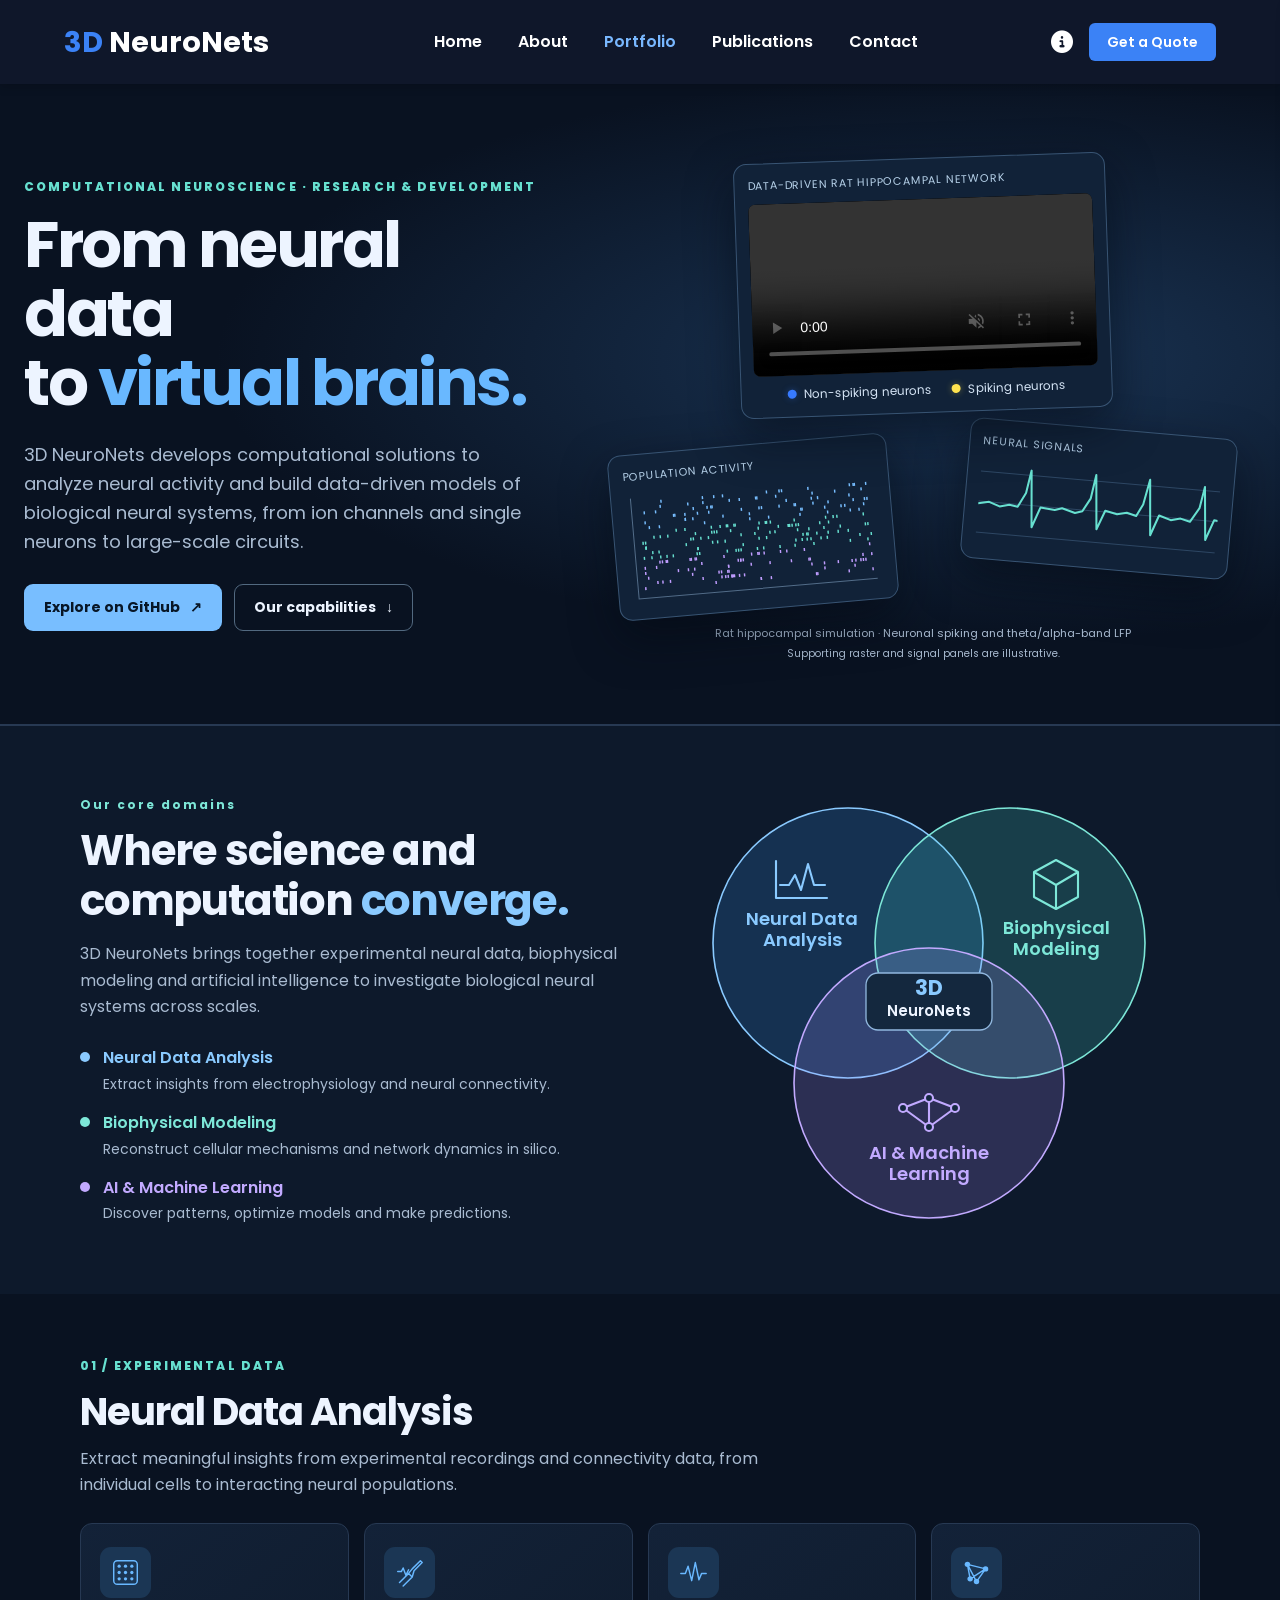
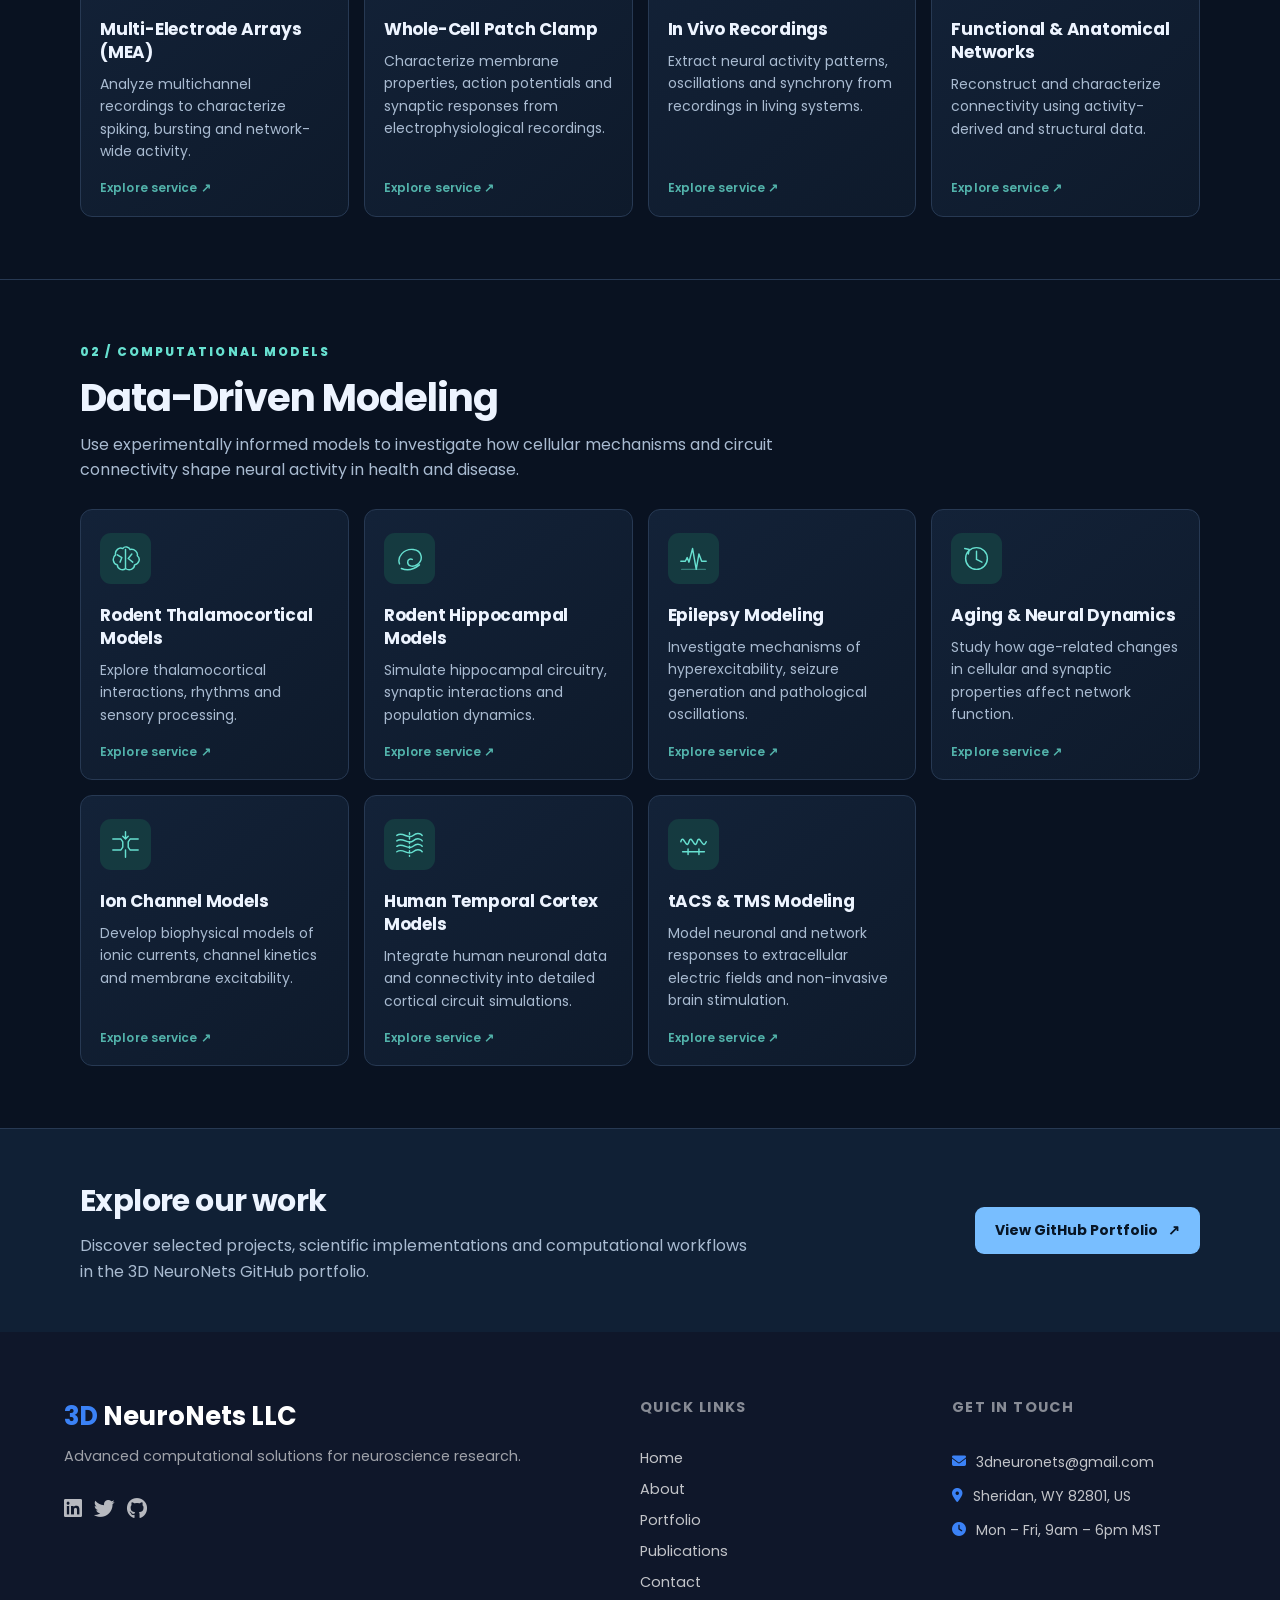
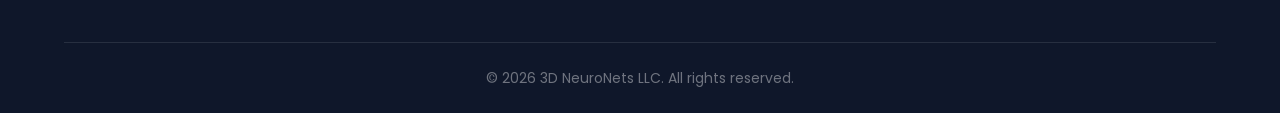
==== commit 061cf1ae: "v2" ====
--- a/portfolio.html
+++ b/portfolio.html
@@ -11,6 +11,7 @@
     <link rel="stylesheet" href="css/style.css">
     <link rel="stylesheet" href="https://cdnjs.cloudflare.com/ajax/libs/font-awesome/6.4.0/css/all.min.css">
     <link rel="stylesheet" href="css/portfolio.css">
+    <link rel="stylesheet" href="css/portfolio-previews.css">
     <link rel="stylesheet" href="css/domains.css">
     <link rel="stylesheet" href="css/navigation.css">
 </head>
@@ -182,6 +183,8 @@
 </button>
 
 <script src="js/script.js"></script>
+<script defer src="js/portfolio-previews.js"></script>
+
 <script>
 (function () {
     const header = document.querySelector('header.header');
--- a/css/portfolio-previews.css
+++ b/css/portfolio-previews.css
@@ -0,0 +1,175 @@
+/* 3D NeuroNets — service previews. Additive: retains existing .pf-cap animations. */
+#portfolio-main .pf-cap.pf-preview-ready {
+  position: relative;
+  cursor: pointer;
+  padding-bottom: 53px;
+}
+#portfolio-main .pf-cap.pf-preview-ready:focus-visible {
+  outline: 2px solid #67e0d0;
+  outline-offset: 4px;
+  border-color: #67e0d0;
+}
+#portfolio-main .pf-preview-cue {
+  position: absolute;
+  left: 19px;
+  bottom: 18px;
+  color: #67e0d0;
+  font-size: 12px;
+  font-weight: 600;
+  letter-spacing: .1px;
+  opacity: .77;
+  transition: opacity .2s ease, transform .2s ease;
+}
+#portfolio-main .pf-cap:hover .pf-preview-cue,
+#portfolio-main .pf-cap:focus-visible .pf-preview-cue {
+  opacity: 1;
+  transform: translateX(4px);
+}
+.pf-service-overlay[hidden] { display: none !important; }
+.pf-service-overlay {
+  --preview-text: #edf4ff;
+  --preview-muted: #b4c5d9;
+  --preview-teal: #67e0d0;
+  position: fixed;
+  inset: 0;
+  z-index: 99999;
+  display: grid;
+  place-items: center;
+  padding: 20px;
+  overflow-y: auto;
+  background: rgba(3, 10, 20, .76);
+  backdrop-filter: blur(9px);
+  -webkit-backdrop-filter: blur(9px);
+  font-family: Poppins, system-ui, -apple-system, sans-serif;
+  color: var(--preview-text);
+  opacity: 0;
+  transition: opacity .18s ease;
+}
+.pf-service-overlay.pf-service-visible { opacity: 1; }
+.pf-service-dialog {
+  position: relative;
+  width: min(100%, 540px);
+  max-height: min(90vh, 800px);
+  overflow-y: auto;
+  background: radial-gradient(ellipse at 100% 0%, rgba(29, 93, 125, .22), transparent 55%), linear-gradient(150deg, #13253c, #0b182a);
+  border: 1px solid #3b5875;
+  border-radius: 18px;
+  padding: 34px 34px 30px;
+  box-shadow: 0 30px 90px rgba(0, 0, 0, .57);
+  transform: translateY(12px) scale(.985);
+  transition: transform .22s ease;
+  box-sizing: border-box;
+}
+.pf-service-visible .pf-service-dialog { transform: translateY(0) scale(1); }
+.pf-service-dialog *, .pf-service-dialog *::before { box-sizing: border-box; }
+.pf-service-eyebrow {
+  margin: 0 34px 11px 0;
+  color: var(--preview-teal);
+  text-transform: uppercase;
+  letter-spacing: 1.5px;
+  font-size: 11px;
+  font-weight: 700;
+}
+.pf-service-dialog h2 {
+  margin: 0 38px 10px 0;
+  color: var(--preview-text);
+  font-size: clamp(23px, 3vw, 30px);
+  line-height: 1.22;
+  letter-spacing: -.6px;
+  font-weight: 700;
+  text-transform: none;
+}
+.pf-service-lead {
+  margin: 0 0 15px;
+  color: #8fcfff;
+  font-size: 15px;
+  line-height: 1.55;
+  font-weight: 600;
+}
+.pf-service-summary {
+  margin: 0 0 22px;
+  color: var(--preview-muted);
+  font-size: 13px;
+  line-height: 1.8;
+}
+.pf-service-list-label {
+  margin: 0 0 10px;
+  font-size: 12px;
+  font-weight: 700;
+  color: var(--preview-text);
+  text-transform: uppercase;
+  letter-spacing: 1px;
+}
+.pf-service-highlights {
+  margin: 0 0 27px;
+  padding: 0;
+  list-style: none;
+  display: grid;
+  gap: 9px;
+}
+.pf-service-highlights li {
+  position: relative;
+  padding-left: 20px;
+  color: #cad9e9;
+  font-size: 13px;
+  line-height: 1.55;
+}
+.pf-service-highlights li::before {
+  content: '✓';
+  position: absolute;
+  left: 0;
+  color: var(--preview-teal);
+  font-weight: 800;
+}
+.pf-service-actions {
+  display: flex;
+  gap: 10px;
+  flex-wrap: wrap;
+  padding-top: 19px;
+  border-top: 1px solid #31445b;
+}
+.pf-service-github, .pf-service-dismiss {
+  display: inline-flex;
+  align-items: center;
+  justify-content: center;
+  gap: 10px;
+  font: 700 12px/1.4 Poppins, system-ui, sans-serif;
+  text-decoration: none !important;
+  border: 1px solid transparent;
+  border-radius: 9px;
+  padding: 12px 15px;
+  cursor: pointer;
+  transition: transform .2s, background .2s;
+}
+.pf-service-github { background: #78beff; color: #091626 !important; }
+.pf-service-github:hover { background: #b4ddff; transform: translateY(-2px); }
+.pf-service-dismiss { border-color: #56738e; color: #edf4ff; background: transparent; }
+.pf-service-dismiss:hover { background: #203954; }
+.pf-service-close {
+  position: absolute;
+  right: 19px;
+  top: 17px;
+  border: 1px solid #48637b;
+  border-radius: 50%;
+  width: 34px;
+  height: 34px;
+  background: #183049;
+  color: #edf4ff;
+  font: 24px/1 Arial, sans-serif;
+  cursor: pointer;
+}
+.pf-service-close:hover { background: #2b4a67; }
+.pf-service-dialog :focus-visible {
+  outline: 2px solid #67e0d0;
+  outline-offset: 3px;
+}
+@media (max-width: 560px) {
+  .pf-service-overlay { padding: 12px; }
+  .pf-service-dialog { padding: 28px 20px 22px; border-radius: 14px; }
+  .pf-service-actions { flex-direction: column; }
+  .pf-service-github, .pf-service-dismiss { width: 100%; }
+}
+@media (prefers-reduced-motion: reduce) {
+  .pf-service-overlay, .pf-service-dialog, #portfolio-main .pf-preview-cue,
+  .pf-service-github, .pf-service-dismiss { transition: none !important; }
+}
